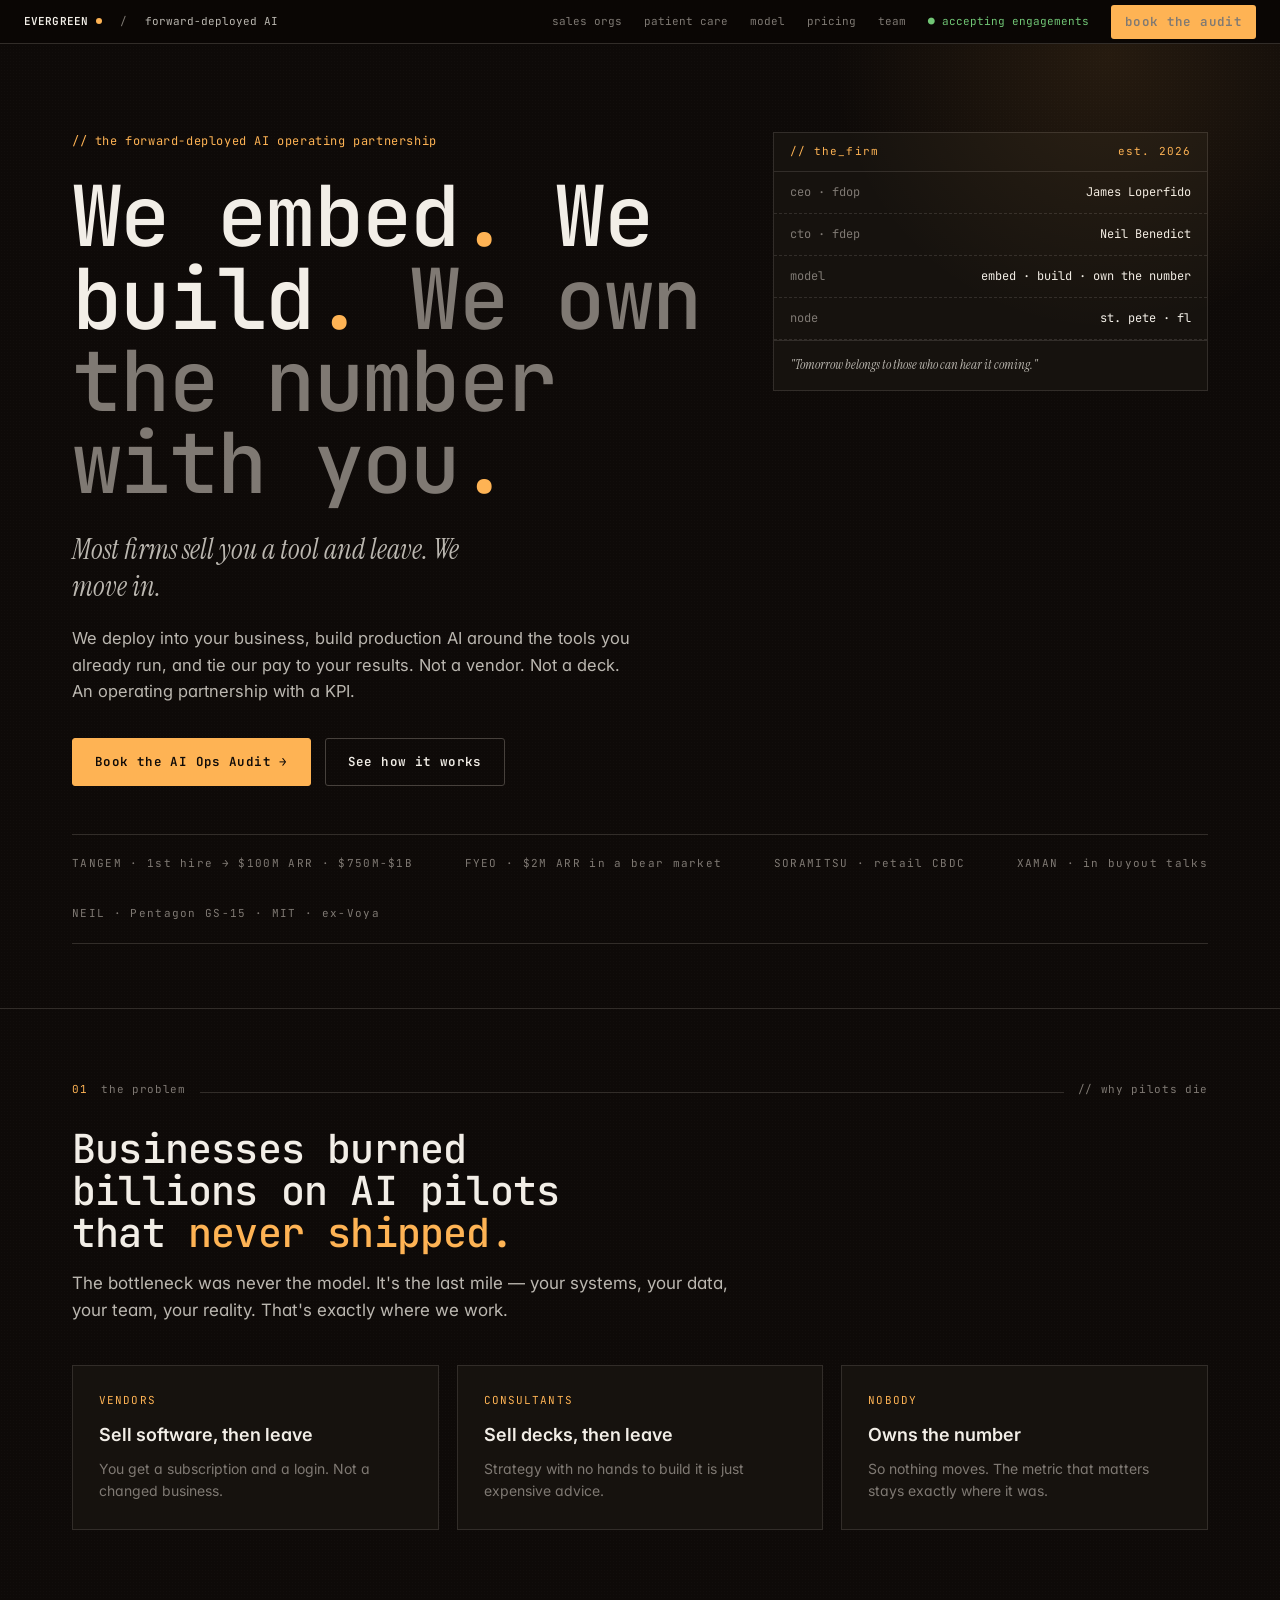
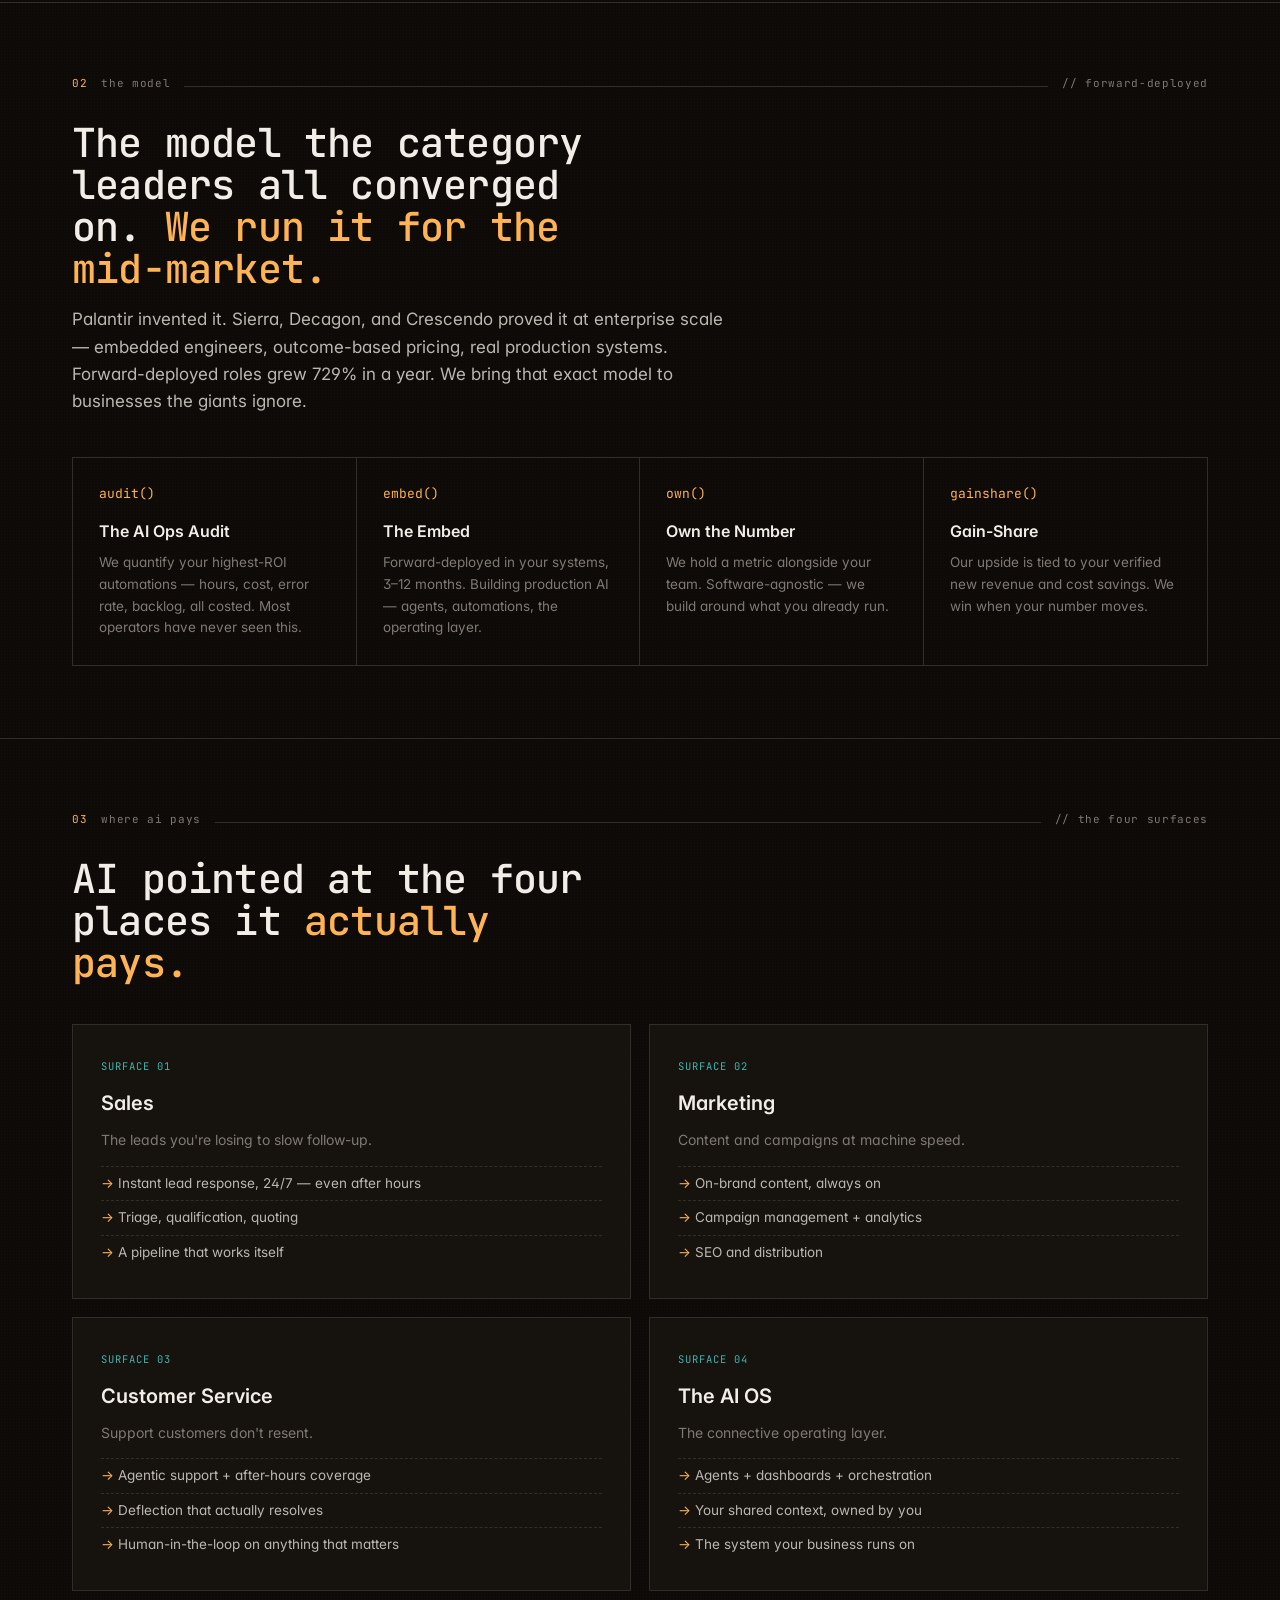
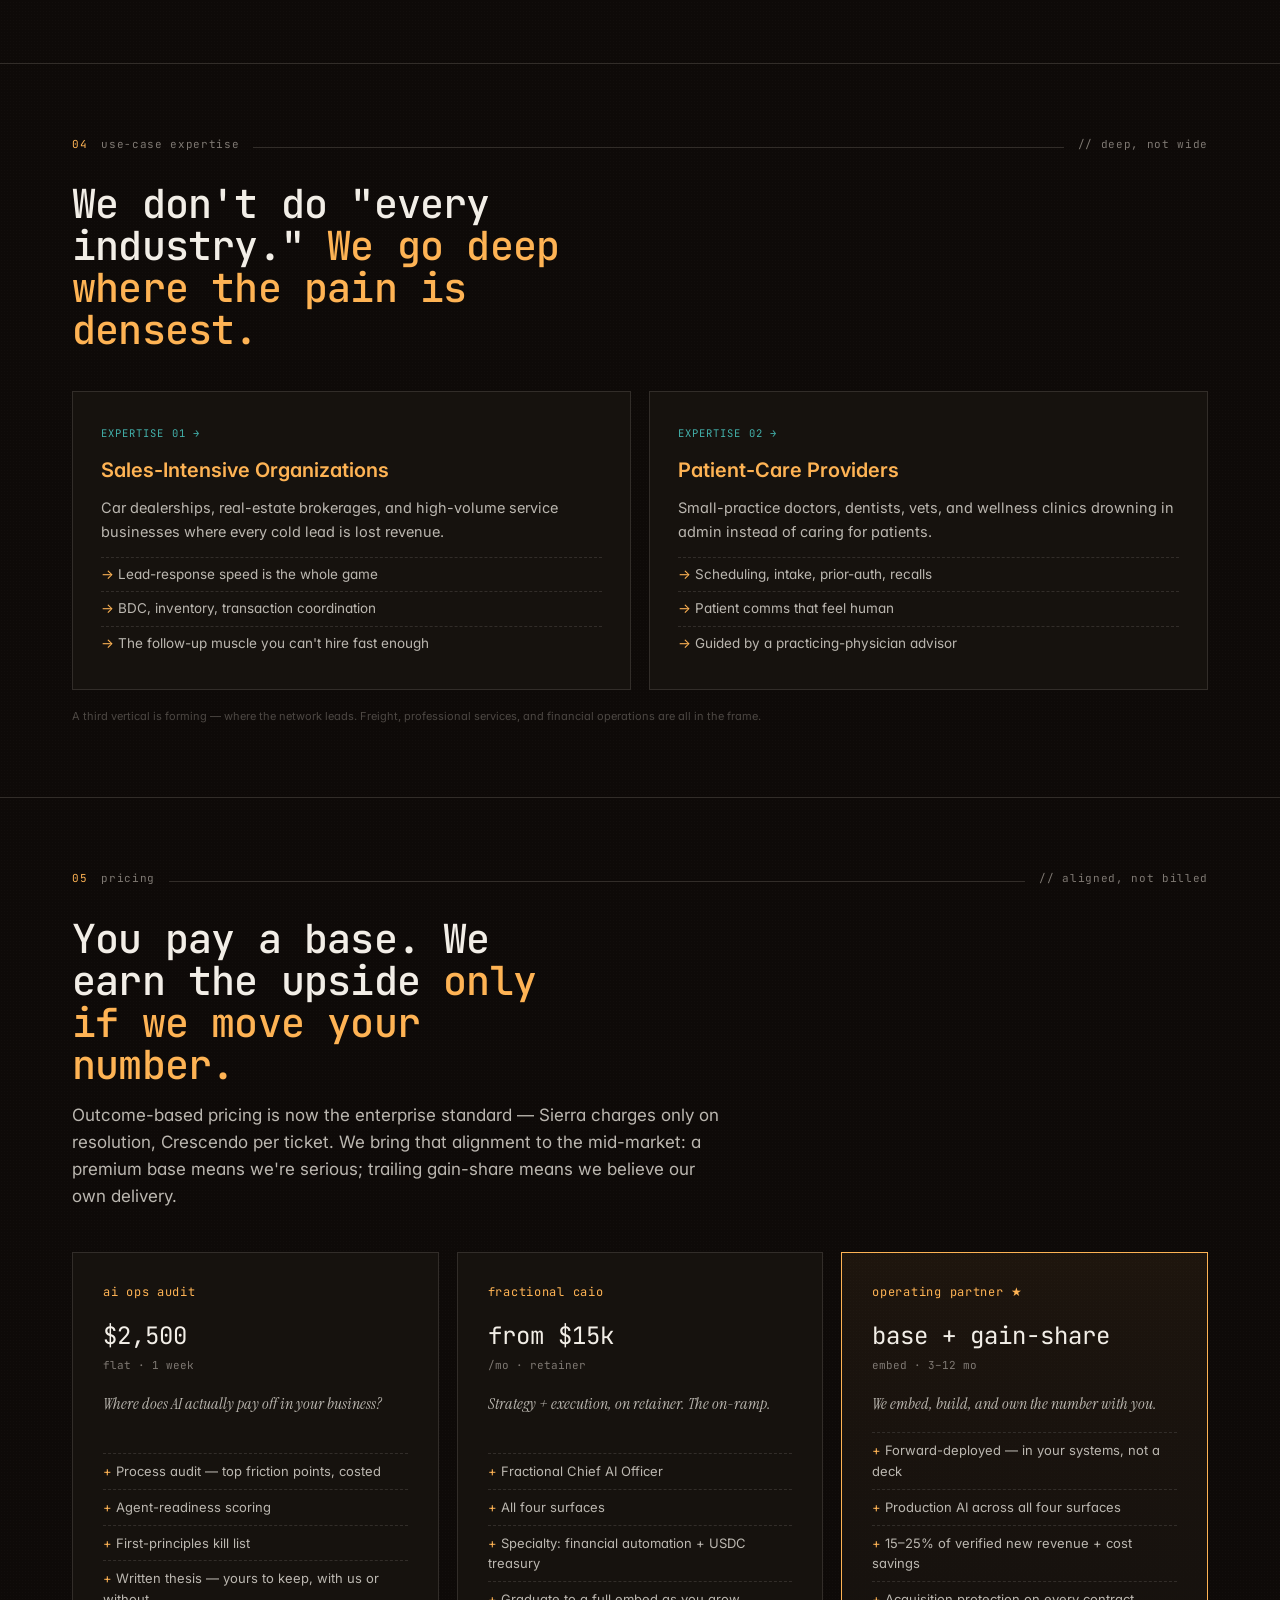
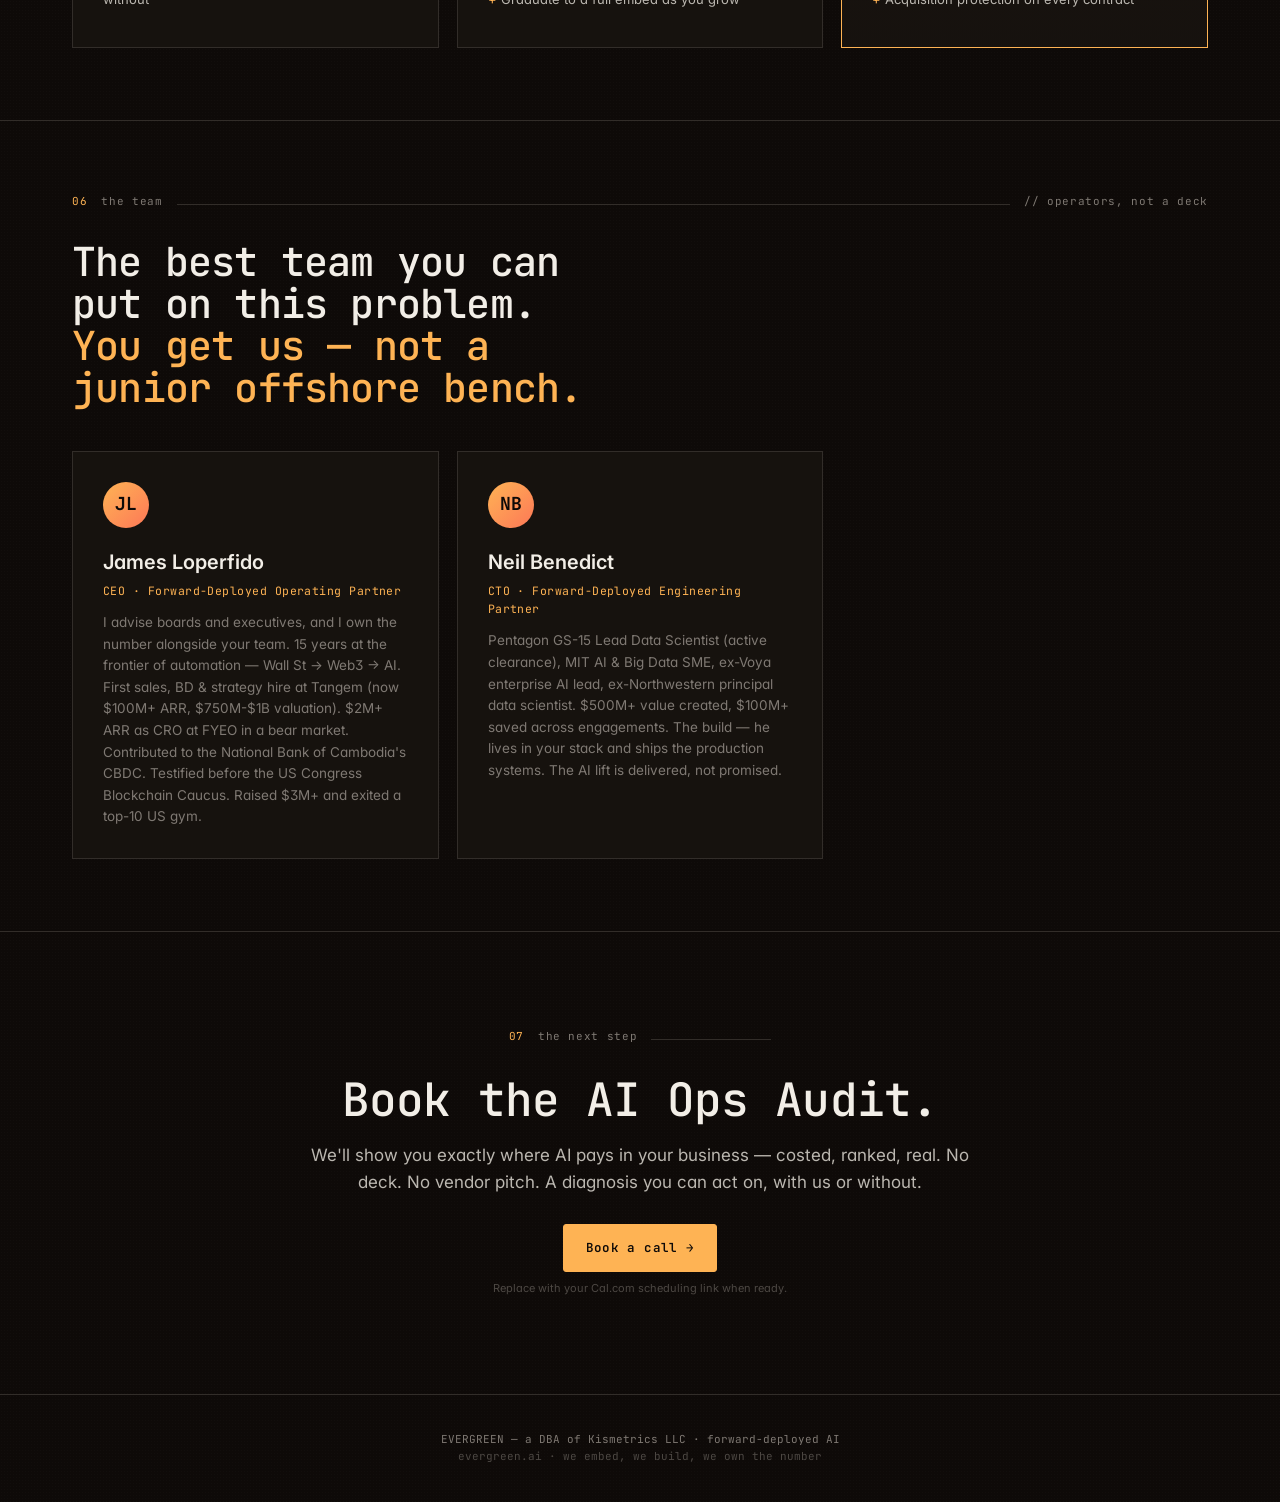
==== index.html @ 1e51571c "init: Evergreen forward-deployed AI site (forked from autonomist-public) Brand swap: AUTONOMIST → EV" ====
<!DOCTYPE html>
<html lang="en">
<head>
<meta charset="UTF-8" />
<meta name="viewport" content="width=device-width, initial-scale=1.0" />
<title>Evergreen — Forward-Deployed AI. We embed, build, and own the number.</title>
<meta name="description" content="The forward-deployed AI operating partnership. We move into your business, build production AI around your existing tools, and tie our pay to your results." />
<link rel="preconnect" href="https://fonts.googleapis.com">
<link rel="preconnect" href="https://fonts.gstatic.com" crossorigin>
<link href="https://fonts.googleapis.com/css2?family=JetBrains+Mono:wght@300;400;500;600;700&family=Inter:wght@300;400;500;600;700&family=Instrument+Serif:ital@0;1&display=swap" rel="stylesheet">
<link rel="stylesheet" href="style.css">
</head>
<body>

<div class="topbar">
  <span class="brand">EVERGREEN</span>
  <span class="dot">/</span>
  <span class="meta">forward-deployed AI</span>
  <div class="right">
    <a href="sales-orgs.html">sales orgs</a>
    <a href="patient-care.html">patient care</a>
    <a href="#how">model</a>
    <a href="#pricing">pricing</a>
    <a href="team.html">team</a>
    <span class="live">● accepting engagements</span>
    <a class="cta btn" href="#book" style="padding:7px 14px">book the audit</a>
  </div>
</div>

<header class="hero">
  <div class="wrap hero-grid">
    <div>
      <div class="kicker">// the forward-deployed AI operating partnership</div>
      <h1>We embed<span class="period">.</span> We build<span class="period">.</span> <span class="dim">We own the number with you</span><span class="period">.</span></h1>
      <p class="lede">Most firms sell you a tool and leave. We move in.</p>
      <p class="sub">We deploy into your business, build production AI around the tools you already run, and tie our pay to your results. Not a vendor. Not a deck. An operating partnership with a KPI.</p>
      <div class="cta-row">
        <a class="btn" href="#book">Book the AI Ops Audit →</a>
        <a class="btn ghost" href="#how">See how it works</a>
      </div>
    </div>
    <div class="term">
      <div class="head"><span>// the_firm</span><span>est. 2026</span></div>
      <div class="row"><span class="k">ceo · fdop</span><span class="v">James Loperfido</span></div>
      <div class="row"><span class="k">cto · fdep</span><span class="v">Neil Benedict</span></div>
      <div class="row"><span class="k">model</span><span class="v">embed · build · own the number</span></div>
      <div class="row"><span class="k">node</span><span class="v">st. pete · fl</span></div>
      <div class="quote">"Tomorrow belongs to those who can hear it coming."</div>
    </div>
  </div>
  <div class="wrap"><div class="proof">
    <span>TANGEM · 1st hire → $100M ARR · $750M-$1B</span><span>FYEO · $2M ARR in a bear market</span><span>SORAMITSU · retail CBDC</span><span>XAMAN · in buyout talks</span><span>NEIL · Pentagon GS-15 · MIT · ex-Voya</span>
  </div></div>
</header>

<section id="problem">
  <div class="wrap">
    <div class="slabel"><span class="idx">01</span> the problem <span class="ln"></span> // why pilots die</div>
    <h2>Businesses burned billions on AI pilots that <span class="a">never shipped.</span></h2>
    <p class="sec-lede">The bottleneck was never the model. It's the last mile — your systems, your data, your team, your reality. That's exactly where we work.</p>
    <div class="cards3">
      <div class="card"><div class="n">VENDORS</div><h3>Sell software, then leave</h3><p>You get a subscription and a login. Not a changed business.</p></div>
      <div class="card"><div class="n">CONSULTANTS</div><h3>Sell decks, then leave</h3><p>Strategy with no hands to build it is just expensive advice.</p></div>
      <div class="card"><div class="n">NOBODY</div><h3>Owns the number</h3><p>So nothing moves. The metric that matters stays exactly where it was.</p></div>
    </div>
  </div>
</section>

<section id="how">
  <div class="wrap">
    <div class="slabel"><span class="idx">02</span> the model <span class="ln"></span> // forward-deployed</div>
    <h2>The model the category leaders all converged on. <span class="a">We run it for the mid-market.</span></h2>
    <p class="sec-lede">Palantir invented it. Sierra, Decagon, and Crescendo proved it at enterprise scale — embedded engineers, outcome-based pricing, real production systems. Forward-deployed roles grew 729% in a year. We bring that exact model to businesses the giants ignore.</p>
    <div class="loop">
      <div class="step"><div class="cmd">audit()</div><h3>The AI Ops Audit</h3><p>We quantify your highest-ROI automations — hours, cost, error rate, backlog, all costed. Most operators have never seen this.</p></div>
      <div class="step"><div class="cmd">embed()</div><h3>The Embed</h3><p>Forward-deployed in your systems, 3–12 months. Building production AI — agents, automations, the operating layer.</p></div>
      <div class="step"><div class="cmd">own()</div><h3>Own the Number</h3><p>We hold a metric alongside your team. Software-agnostic — we build around what you already run.</p></div>
      <div class="step"><div class="cmd">gainshare()</div><h3>Gain-Share</h3><p>Our upside is tied to your verified new revenue and cost savings. We win when your number moves.</p></div>
    </div>
  </div>
</section>

<section id="surfaces">
  <div class="wrap">
    <div class="slabel"><span class="idx">03</span> where ai pays <span class="ln"></span> // the four surfaces</div>
    <h2>AI pointed at the four places it <span class="a">actually pays.</span></h2>
    <div class="uc-grid">
      <div class="uc"><span class="tag">surface 01</span><h3>Sales</h3><p style="color:var(--fg-3);font-size:14px">The leads you're losing to slow follow-up.</p><ul><li>Instant lead response, 24/7 — even after hours</li><li>Triage, qualification, quoting</li><li>A pipeline that works itself</li></ul></div>
      <div class="uc"><span class="tag">surface 02</span><h3>Marketing</h3><p style="color:var(--fg-3);font-size:14px">Content and campaigns at machine speed.</p><ul><li>On-brand content, always on</li><li>Campaign management + analytics</li><li>SEO and distribution</li></ul></div>
      <div class="uc"><span class="tag">surface 03</span><h3>Customer Service</h3><p style="color:var(--fg-3);font-size:14px">Support customers don't resent.</p><ul><li>Agentic support + after-hours coverage</li><li>Deflection that actually resolves</li><li>Human-in-the-loop on anything that matters</li></ul></div>
      <div class="uc"><span class="tag">surface 04</span><h3>The AI OS</h3><p style="color:var(--fg-3);font-size:14px">The connective operating layer.</p><ul><li>Agents + dashboards + orchestration</li><li>Your shared context, owned by you</li><li>The system your business runs on</li></ul></div>
    </div>
  </div>
</section>

<section id="verticals">
  <div class="wrap">
    <div class="slabel"><span class="idx">04</span> use-case expertise <span class="ln"></span> // deep, not wide</div>
    <h2>We don't do "every industry." <span class="a">We go deep where the pain is densest.</span></h2>
    <div class="uc-grid">
      <a class="uc" href="sales-orgs.html" style="display:block">
        <span class="tag">expertise 01 →</span><h3>Sales-Intensive Organizations</h3>
        <p style="color:var(--fg-2);font-size:14.5px">Car dealerships, real-estate brokerages, and high-volume service businesses where every cold lead is lost revenue.</p>
        <ul><li>Lead-response speed is the whole game</li><li>BDC, inventory, transaction coordination</li><li>The follow-up muscle you can't hire fast enough</li></ul>
      </a>
      <a class="uc" href="patient-care.html" style="display:block">
        <span class="tag">expertise 02 →</span><h3>Patient-Care Providers</h3>
        <p style="color:var(--fg-2);font-size:14.5px">Small-practice doctors, dentists, vets, and wellness clinics drowning in admin instead of caring for patients.</p>
        <ul><li>Scheduling, intake, prior-auth, recalls</li><li>Patient comms that feel human</li><li>Guided by a practicing-physician advisor</li></ul>
      </a>
    </div>
    <p class="qn" style="margin-top:18px">A third vertical is forming — where the network leads. Freight, professional services, and financial operations are all in the frame.</p>
  </div>
</section>

<section id="pricing">
  <div class="wrap">
    <div class="slabel"><span class="idx">05</span> pricing <span class="ln"></span> // aligned, not billed</div>
    <h2>You pay a base. We earn the upside <span class="a">only if we move your number.</span></h2>
    <p class="sec-lede">Outcome-based pricing is now the enterprise standard — Sierra charges only on resolution, Crescendo per ticket. We bring that alignment to the mid-market: a premium base means we're serious; trailing gain-share means we believe our own delivery.</p>
    <div class="price3">
      <div class="tier">
        <div class="nm">ai ops audit</div><div class="pr">$2,500</div><div class="cad">flat · 1 week</div>
        <div class="hook">Where does AI actually pay off in your business?</div>
        <ul><li>Process audit — top friction points, costed</li><li>Agent-readiness scoring</li><li>First-principles kill list</li><li>Written thesis — yours to keep, with us or without</li></ul>
      </div>
      <div class="tier">
        <div class="nm">fractional CAIO</div><div class="pr">from $15k</div><div class="cad">/mo · retainer</div>
        <div class="hook">Strategy + execution, on retainer. The on-ramp.</div>
        <ul><li>Fractional Chief AI Officer</li><li>All four surfaces</li><li>Specialty: financial automation + USDC treasury</li><li>Graduate to a full embed as you grow</li></ul>
      </div>
      <div class="tier feat">
        <div class="nm">operating partner ★</div><div class="pr">base + gain-share</div><div class="cad">embed · 3–12 mo</div>
        <div class="hook">We embed, build, and own the number with you.</div>
        <ul><li>Forward-deployed — in your systems, not a deck</li><li>Production AI across all four surfaces</li><li>15–25% of verified new revenue + cost savings</li><li>Acquisition protection on every contract</li></ul>
      </div>
    </div>
  </div>
</section>

<section id="team">
  <div class="wrap">
    <div class="slabel"><span class="idx">06</span> the team <span class="ln"></span> // operators, not a deck</div>
    <h2>The best team you can put on this problem. <span class="a">You get us — not a junior offshore bench.</span></h2>
    <div class="team">
      <div class="member"><div class="av">JL</div><h3>James Loperfido</h3><div class="role">CEO · Forward-Deployed Operating Partner</div><p>I advise boards and executives, and I own the number alongside your team. 15 years at the frontier of automation — Wall St → Web3 → AI. First sales, BD &amp; strategy hire at Tangem (now $100M+ ARR, $750M-$1B valuation). $2M+ ARR as CRO at FYEO in a bear market. Contributed to the National Bank of Cambodia's CBDC. Testified before the US Congress Blockchain Caucus. Raised $3M+ and exited a top-10 US gym.</p></div>
      <div class="member"><div class="av">NB</div><h3>Neil Benedict</h3><div class="role">CTO · Forward-Deployed Engineering Partner</div><p>Pentagon GS-15 Lead Data Scientist (active clearance), MIT AI &amp; Big Data SME, ex-Voya enterprise AI lead, ex-Northwestern principal data scientist. $500M+ value created, $100M+ saved across engagements. The build — he lives in your stack and ships the production systems. The AI lift is delivered, not promised.</p></div>
    </div>
  </div>
</section>

<section class="close" id="book">
  <div class="wrap">
    <div class="slabel" style="justify-content:center"><span class="idx">07</span> the next step <span class="ln" style="max-width:120px"></span></div>
    <h2 style="font-size:clamp(28px,4.5vw,46px)">Book the AI Ops Audit.</h2>
    <p class="sec-lede">We'll show you exactly where AI pays in your business — costed, ranked, real. No deck. No vendor pitch. A diagnosis you can act on, with us or without.</p>
    <a class="btn" href="mailto:james@kismetrics.co?subject=AI%20Ops%20Audit%20-%20Evergreen">Book a call →</a>
    <div class="qn">Replace with your Cal.com scheduling link when ready.</div>
  </div>
</section>

<footer>
  <div class="wrap">
    EVERGREEN — a DBA of Kismetrics LLC · forward-deployed AI<br>
    <span class="qn">evergreen.ai · we embed, we build, we own the number</span>
  </div>
</footer>

</body>
</html>
---- style.css ----
:root{
  --bg: oklch(0.15 0.008 60);
  --bg-2: oklch(0.185 0.01 60);
  --bg-3: oklch(0.22 0.012 60);
  --line: oklch(0.30 0.01 60);
  --line-2: oklch(0.38 0.012 60);
  --fg: oklch(0.95 0.01 80);
  --fg-2: oklch(0.78 0.01 80);
  --fg-3: oklch(0.58 0.012 70);
  --accent: oklch(0.82 0.14 70);    /* amber */
  --accent-deep: oklch(0.72 0.15 60);
  --accent-2: oklch(0.72 0.17 35);  /* coral */
  --teal: oklch(0.70 0.10 190);
  --good: oklch(0.75 0.14 145);
  --mono:'JetBrains Mono',ui-monospace,monospace;
  --sans:'Inter',system-ui,sans-serif;
  --serif:'Instrument Serif',serif;
}
*{box-sizing:border-box;margin:0;padding:0}
html{scroll-behavior:smooth}
body{
  background:var(--bg);color:var(--fg);font-family:var(--sans);font-size:15px;line-height:1.6;
  font-feature-settings:'ss01','cv11';-webkit-font-smoothing:antialiased;
  background-image:radial-gradient(oklch(1 0 0 / 0.015) 1px,transparent 1px);background-size:3px 3px;
}
a{color:var(--accent);text-decoration:none}
.wrap{max-width:1200px;margin:0 auto;padding:0 32px}
/* TOPBAR */
.topbar{position:sticky;top:0;z-index:50;display:flex;align-items:center;gap:18px;height:44px;padding:0 24px;
  background:oklch(0.13 0.008 60 / 0.92);backdrop-filter:blur(14px);border-bottom:1px solid var(--line);
  font-family:var(--mono);font-size:11px;color:var(--fg-3)}
.topbar .brand{color:var(--fg);font-weight:600;letter-spacing:.01em}
.topbar .brand::after{content:'';display:inline-block;width:6px;height:6px;background:var(--accent);border-radius:50%;margin-left:8px;transform:translateY(-1px);animation:pulse 2s infinite}
@keyframes pulse{0%,100%{opacity:1}50%{opacity:.35}}
.topbar .meta{color:var(--fg-2)}
.topbar .right{margin-left:auto;display:flex;gap:22px;align-items:center}
.topbar .right a{color:var(--fg-3);border:none}.topbar .right a:hover{color:var(--accent)}
.topbar .live{color:var(--good)}
@media(max-width:780px){.topbar .meta,.topbar .right a:not(.cta){display:none}}
/* HERO */
.hero{padding:88px 0 64px;border-bottom:1px solid var(--line);position:relative;overflow:hidden}
.hero::before{content:'';position:absolute;top:-30%;right:-10%;width:600px;height:600px;border-radius:50%;
  background:radial-gradient(circle,oklch(0.82 0.14 70 / .10),transparent 65%);pointer-events:none}
.kicker{font-family:var(--mono);font-size:12px;color:var(--accent);letter-spacing:.05em;margin-bottom:24px}
.hero h1{font-family:var(--mono);font-weight:500;font-size:clamp(40px,7.4vw,84px);line-height:.98;letter-spacing:-.02em;max-width:15ch}
.hero h1 .period{color:var(--accent)}
.hero h1 .dim{color:var(--fg-3)}
.hero .lede{font-family:var(--serif);font-style:italic;font-size:clamp(20px,2.6vw,28px);color:var(--fg-2);max-width:30ch;margin-top:28px;line-height:1.3}
.hero .sub{color:var(--fg-2);max-width:56ch;margin-top:20px;font-size:16.5px}
.cta-row{display:flex;gap:14px;margin-top:34px;flex-wrap:wrap}
.btn{font-family:var(--mono);font-size:12.5px;letter-spacing:.03em;padding:13px 22px;border-radius:3px;
  background:var(--accent);color:var(--bg);border:1px solid var(--accent);font-weight:600;transition:.15s;display:inline-flex;gap:8px;align-items:center}
.btn:hover{background:var(--accent-deep);border-color:var(--accent-deep);transform:translateY(-1px)}
.btn.ghost{background:transparent;color:var(--fg);border-color:var(--line-2)}
.btn.ghost:hover{border-color:var(--accent);color:var(--accent);background:oklch(0.82 0.14 70 / .06)}
.hero-grid{display:grid;grid-template-columns:1.5fr 1fr;gap:48px;align-items:start}
@media(max-width:880px){.hero-grid{grid-template-columns:1fr}}
/* terminal card */
.term{border:1px solid var(--line);background:var(--bg-2);font-family:var(--mono);font-size:12px;color:var(--fg-2)}
.term .head{padding:10px 16px;border-bottom:1px solid var(--line);color:var(--accent);font-size:11px;letter-spacing:.1em;display:flex;justify-content:space-between}
.term .row{display:flex;justify-content:space-between;padding:11px 16px;border-bottom:1px dashed var(--line)}
.term .row:last-child{border-bottom:none}
.term .k{color:var(--fg-3)}.term .v{color:var(--fg)}
.term .quote{padding:14px 16px;font-family:var(--serif);font-style:italic;color:var(--fg-2);font-size:13px;border-top:1px solid var(--line)}
/* SECTION LABEL */
.slabel{display:flex;align-items:baseline;gap:14px;font-family:var(--mono);font-size:11px;color:var(--fg-3);letter-spacing:.06em;margin:0 0 30px;text-transform:lowercase}
.slabel .idx{color:var(--accent)}
.slabel .ln{flex:1;height:1px;background:var(--line)}
section{padding:72px 0;border-bottom:1px solid var(--line)}
h2{font-family:var(--mono);font-weight:500;font-size:clamp(26px,3.6vw,40px);letter-spacing:-.02em;line-height:1.05;max-width:22ch}
h2 .a{color:var(--accent)}
.sec-lede{color:var(--fg-2);font-size:17px;max-width:60ch;margin-top:16px}
/* PROOF STRIP */
.proof{display:flex;gap:32px;flex-wrap:wrap;justify-content:space-between;padding:20px 0;border-top:1px solid var(--line);border-bottom:1px solid var(--line);
  font-family:var(--mono);font-size:11px;color:var(--fg-3);letter-spacing:.12em;margin-top:48px}
.proof span:hover{color:var(--accent)}
/* THE PROBLEM cards */
.cards3{display:grid;grid-template-columns:repeat(3,1fr);gap:18px;margin-top:40px}
@media(max-width:820px){.cards3{grid-template-columns:1fr}}
.card{border:1px solid var(--line);background:var(--bg-2);padding:26px;transition:.15s}
.card:hover{border-color:var(--line-2);background:var(--bg-3)}
.card .n{font-family:var(--mono);font-size:11px;color:var(--accent);letter-spacing:.1em}
.card h3{font-size:18px;margin:12px 0 8px;font-weight:600}
.card p{color:var(--fg-3);font-size:14px}
/* THE LOOP */
.loop{display:grid;grid-template-columns:repeat(4,1fr);gap:0;margin-top:42px;border:1px solid var(--line)}
@media(max-width:820px){.loop{grid-template-columns:1fr 1fr}}
@media(max-width:520px){.loop{grid-template-columns:1fr}}
.step{padding:26px;border-right:1px solid var(--line);position:relative}
.step:last-child{border-right:none}
.step .cmd{font-family:var(--mono);font-size:13px;color:var(--accent)}
.step h3{font-size:16px;margin:14px 0 8px;font-weight:600}
.step p{color:var(--fg-3);font-size:13.5px}
/* USE CASES (expertise, not verticals) */
.uc-grid{display:grid;grid-template-columns:repeat(2,1fr);gap:18px;margin-top:40px}
@media(max-width:820px){.uc-grid{grid-template-columns:1fr}}
.uc{border:1px solid var(--line);background:var(--bg-2);padding:28px}
.uc .tag{font-family:var(--mono);font-size:10.5px;color:var(--teal);letter-spacing:.1em;text-transform:uppercase}
.uc h3{font-size:20px;margin:10px 0 10px;font-weight:600}
.uc ul{list-style:none;margin-top:14px}
.uc li{font-size:13.5px;color:var(--fg-2);padding:6px 0;border-top:1px dashed var(--line)}
.uc li::before{content:'→ ';color:var(--accent)}
/* PRICING */
.price3{display:grid;grid-template-columns:repeat(3,1fr);gap:18px;margin-top:42px}
@media(max-width:820px){.price3{grid-template-columns:1fr}}
.tier{border:1px solid var(--line);background:var(--bg-2);padding:30px;display:flex;flex-direction:column}
.tier.feat{border-color:var(--accent);background:linear-gradient(180deg,oklch(0.82 0.14 70 / .07),var(--bg-2))}
.tier .nm{font-family:var(--mono);font-size:12px;color:var(--accent);letter-spacing:.06em;text-transform:lowercase}
.tier .pr{font-family:var(--mono);font-size:24px;margin:14px 0 2px;color:var(--fg)}
.tier .cad{font-family:var(--mono);font-size:11px;color:var(--fg-3)}
.tier .hook{font-family:var(--serif);font-style:italic;font-size:16px;color:var(--fg-2);margin:16px 0}
.tier ul{list-style:none;margin-top:auto}
.tier li{font-size:13px;color:var(--fg-2);padding:7px 0;border-top:1px dashed var(--line)}
.tier li::before{content:'+ ';color:var(--accent)}
/* TEAM */
.team{display:grid;grid-template-columns:repeat(3,1fr);gap:18px;margin-top:42px}
@media(max-width:820px){.team{grid-template-columns:1fr}}
.member{border:1px solid var(--line);background:var(--bg-2);padding:30px}
.member .av{width:46px;height:46px;border-radius:50%;background:linear-gradient(135deg,var(--accent),var(--accent-2));margin-bottom:18px;display:flex;align-items:center;justify-content:center;font-family:var(--mono);font-weight:700;color:var(--bg);font-size:18px}
.member h3{font-size:20px;font-weight:600}
.member .role{font-family:var(--mono);font-size:11.5px;color:var(--accent);letter-spacing:.04em;margin:4px 0 12px}
.member p{color:var(--fg-3);font-size:13.5px}
/* CLOSE */
.close{text-align:center;padding:96px 0}
.close h2{margin:0 auto 18px}
.close .sec-lede{margin:0 auto 28px}
footer{padding:36px 0;font-family:var(--mono);font-size:11px;color:var(--fg-3);text-align:center}
.qn{color:var(--fg-3);opacity:.55;font-size:11px;margin-top:8px}
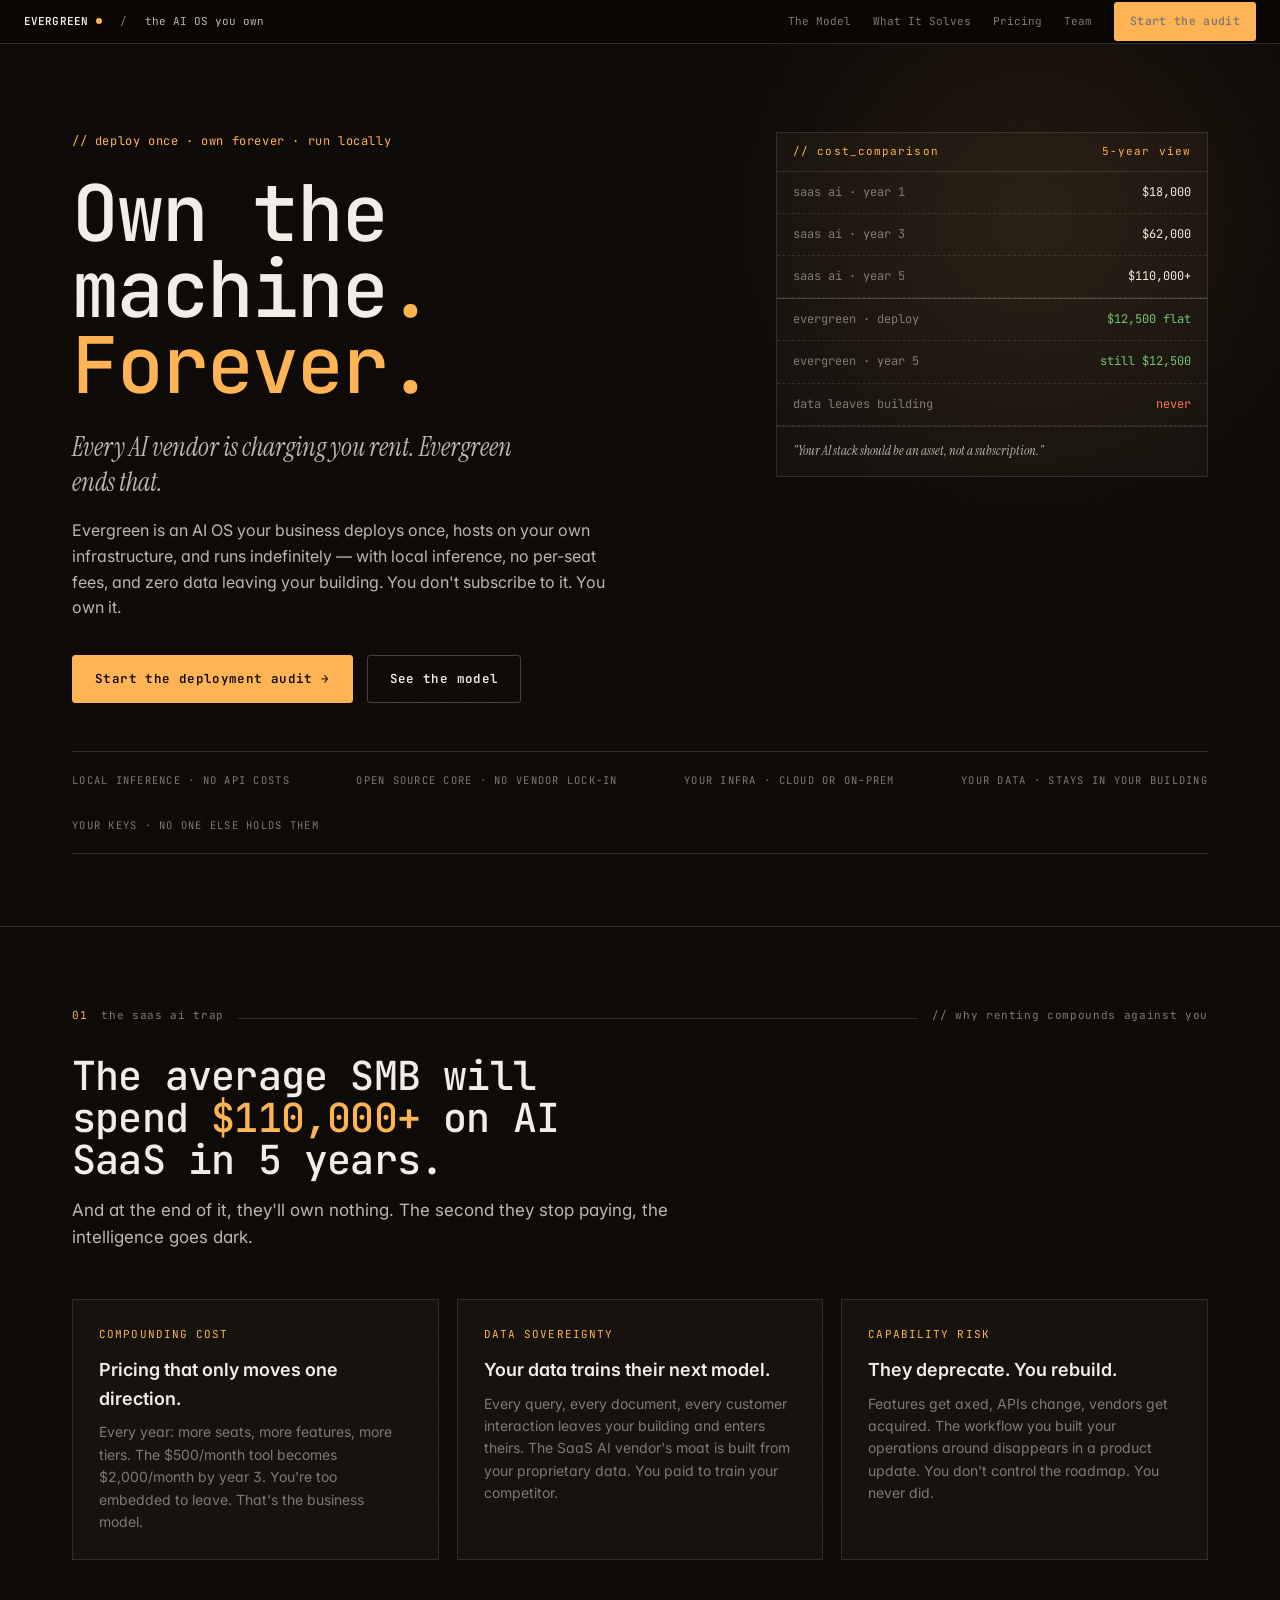
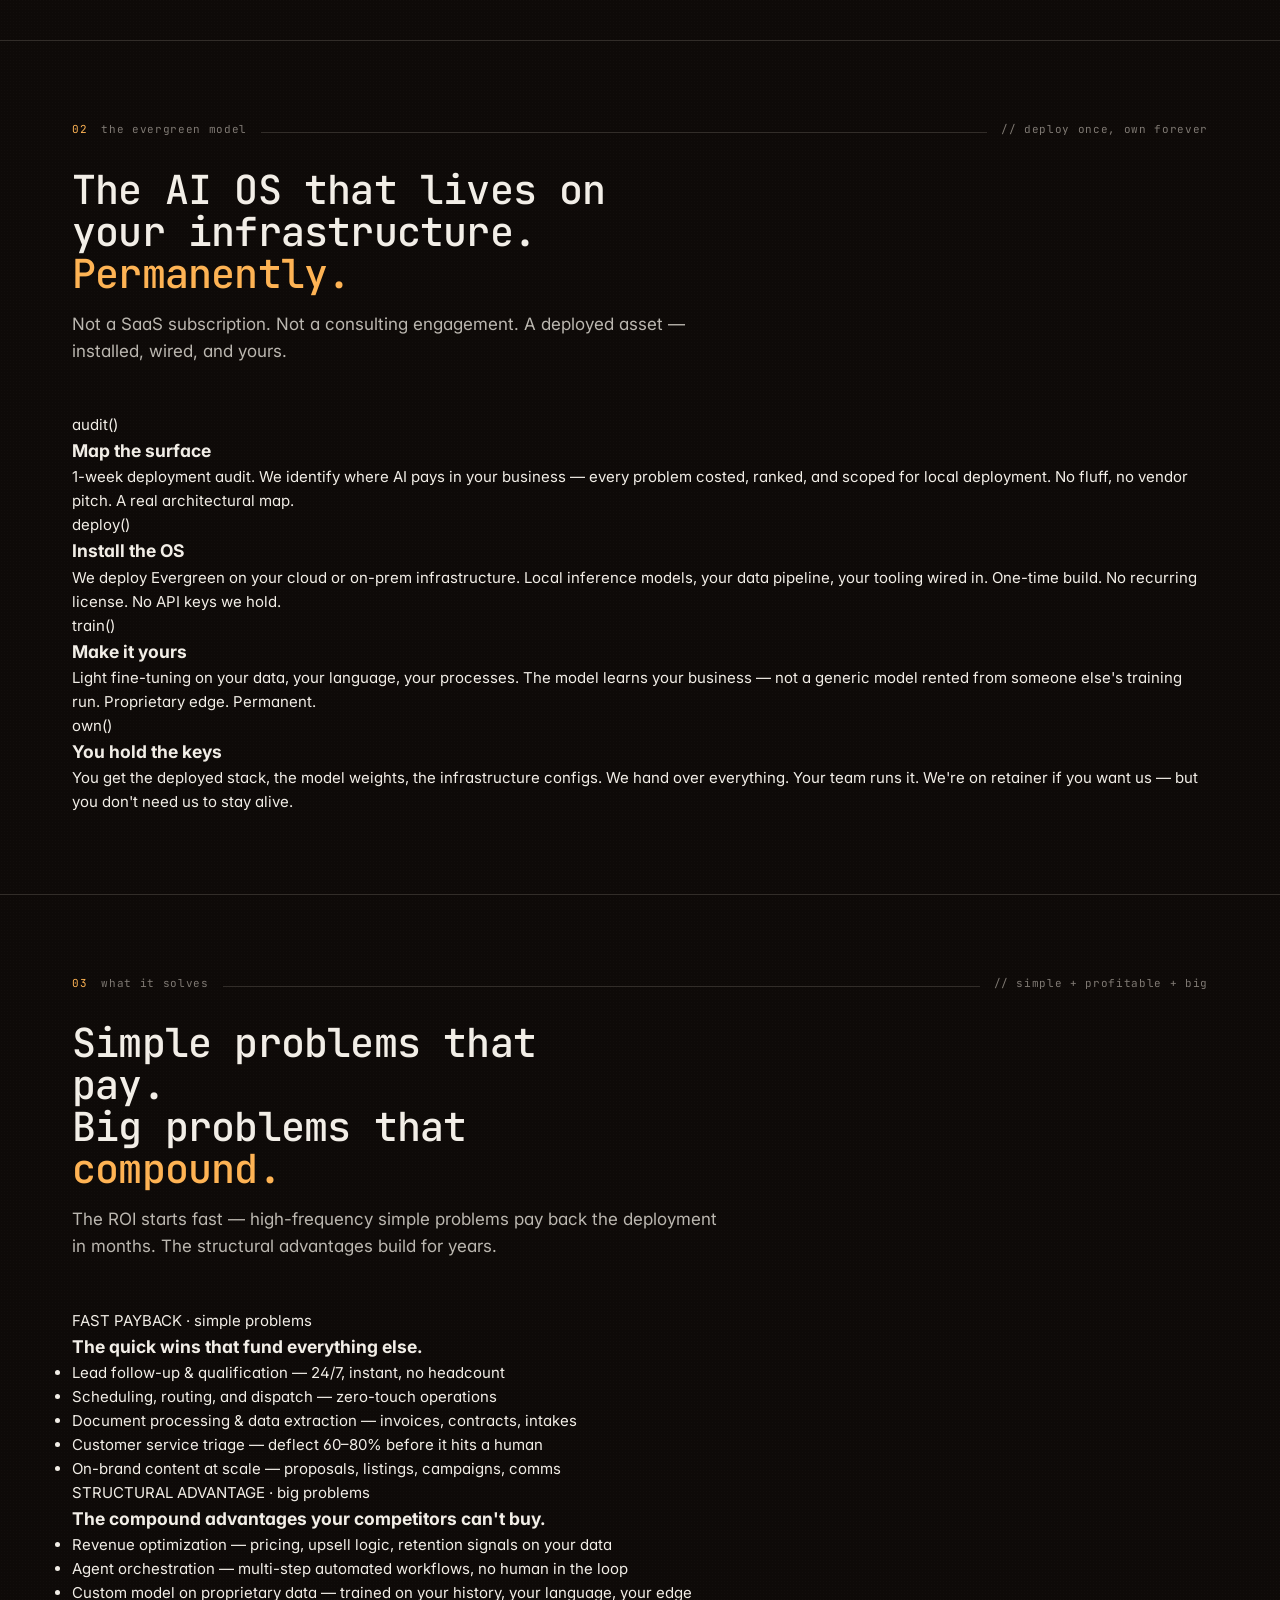
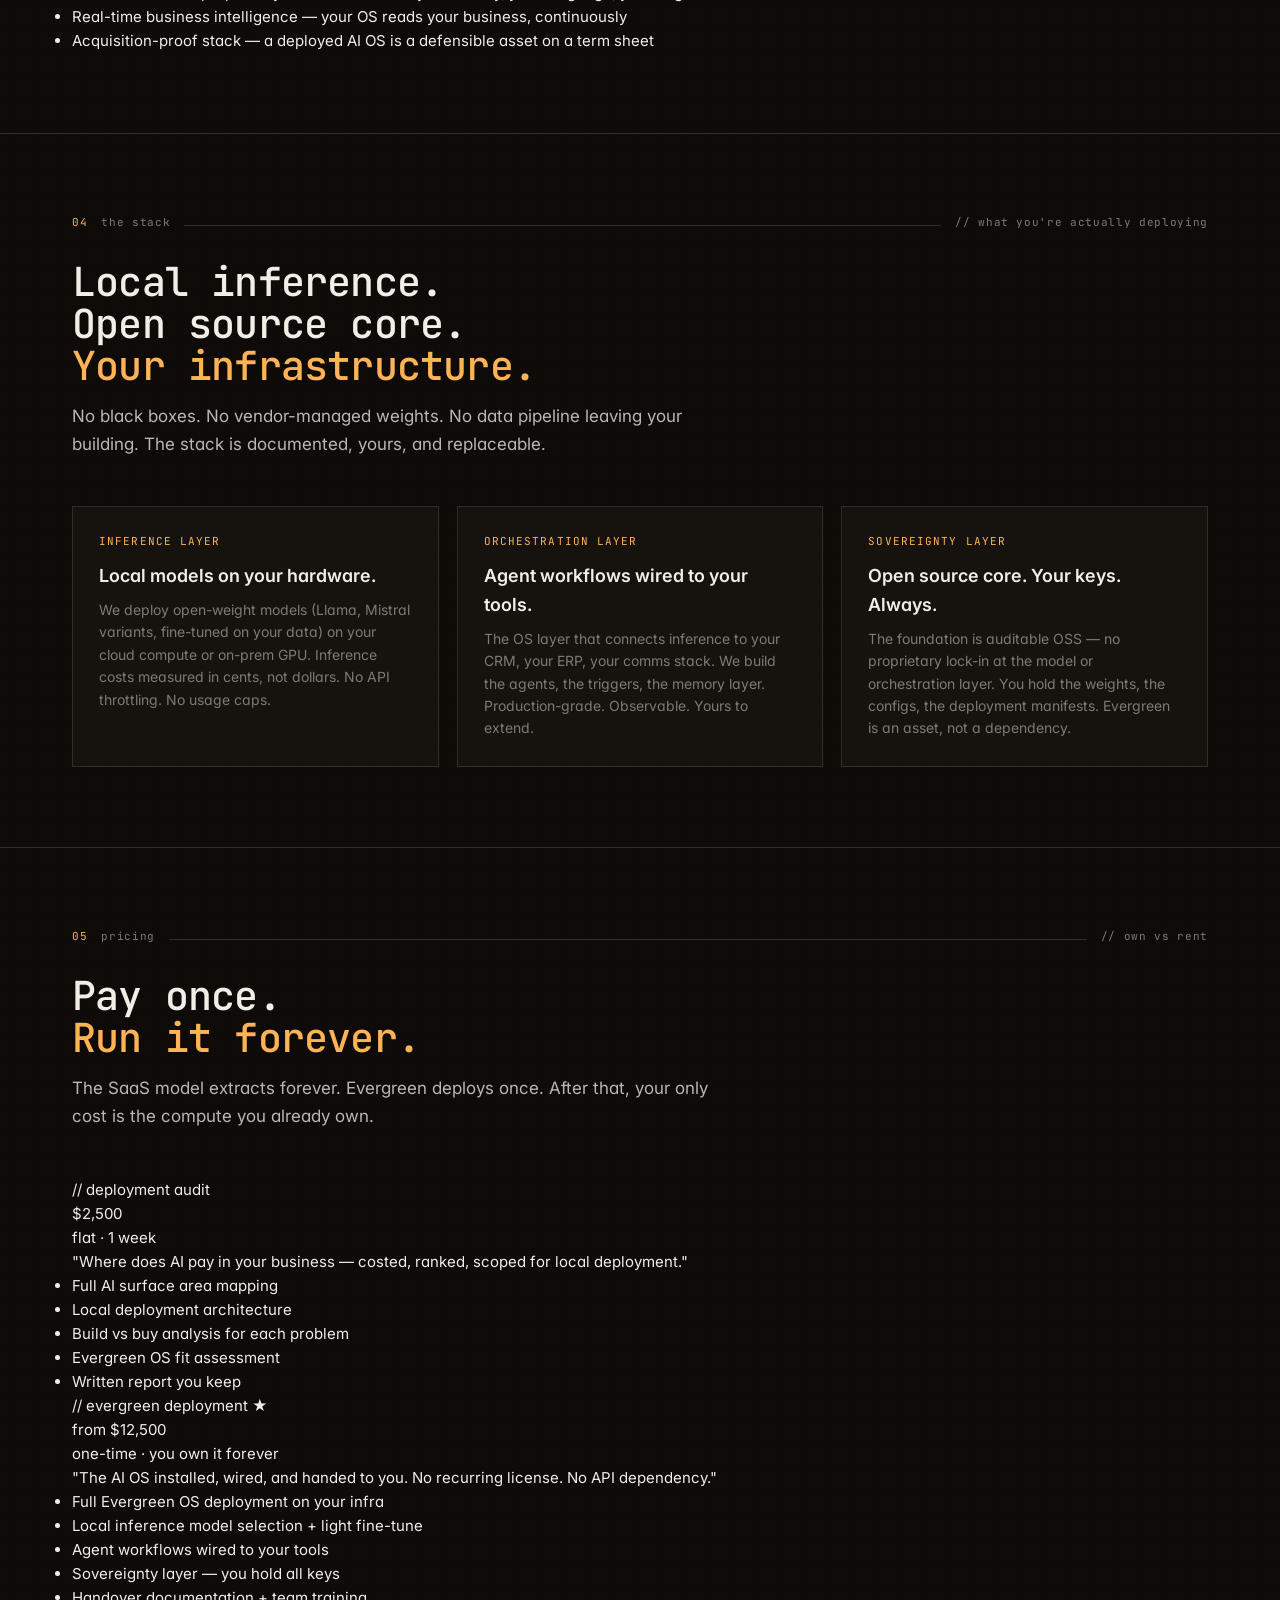
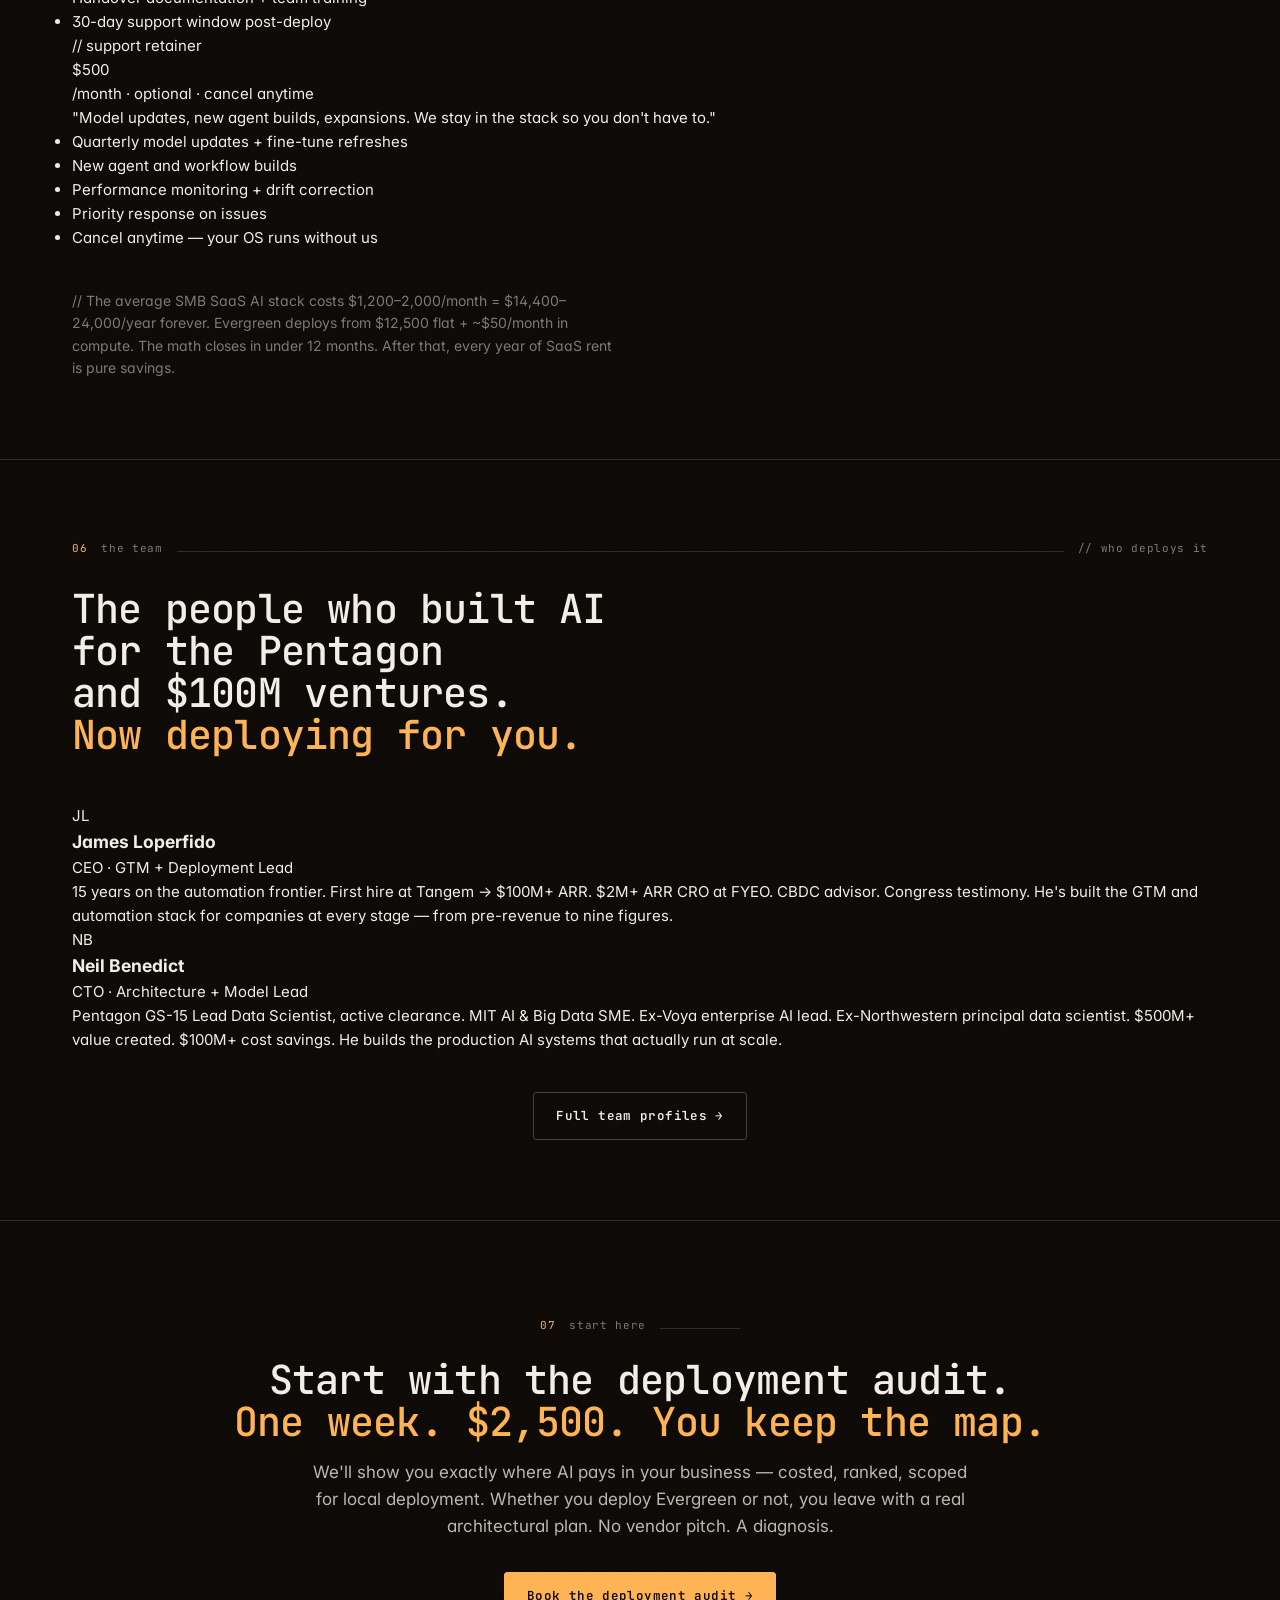
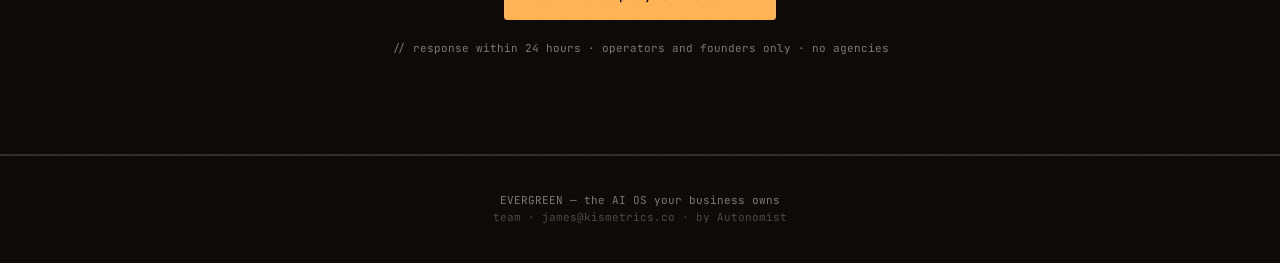
==== commit 571ffd9e: "rebuild: Evergreen as sovereign AI OS product (deploy once, own forever) Complete rewrite from consu" ====
--- a/index.html
+++ b/index.html
@@ -3,8 +3,8 @@
 <head>
 <meta charset="UTF-8" />
 <meta name="viewport" content="width=device-width, initial-scale=1.0" />
-<title>Evergreen — Forward-Deployed AI. We embed, build, and own the number.</title>
-<meta name="description" content="The forward-deployed AI operating partnership. We move into your business, build production AI around your existing tools, and tie our pay to your results." />
+<title>Evergreen — The AI OS Your Business Owns Forever</title>
+<meta name="description" content="Deploy once. Run forever. Own the inference. The AI OS built for businesses that refuse to rent their intelligence from someone else." />
 <link rel="preconnect" href="https://fonts.googleapis.com">
 <link rel="preconnect" href="https://fonts.gstatic.com" crossorigin>
 <link href="https://fonts.googleapis.com/css2?family=JetBrains+Mono:wght@300;400;500;600;700&family=Inter:wght@300;400;500;600;700&family=Instrument+Serif:ital@0;1&display=swap" rel="stylesheet">
@@ -15,154 +15,264 @@
 <div class="topbar">
   <span class="brand">EVERGREEN</span>
   <span class="dot">/</span>
-  <span class="meta">forward-deployed AI</span>
+  <span class="meta">the AI OS you own</span>
   <div class="right">
-    <a href="sales-orgs.html">sales orgs</a>
-    <a href="patient-care.html">patient care</a>
-    <a href="#how">model</a>
-    <a href="#pricing">pricing</a>
-    <a href="team.html">team</a>
-    <span class="live">● accepting engagements</span>
-    <a class="cta btn" href="#book" style="padding:7px 14px">book the audit</a>
+    <a href="#model">The Model</a>
+    <a href="#problems">What It Solves</a>
+    <a href="#pricing">Pricing</a>
+    <a href="team.html">Team</a>
+    <a class="btn sm cta" href="mailto:james@kismetrics.co?subject=Evergreen%20Deployment%20Audit">Start the audit</a>
   </div>
 </div>
 
 <header class="hero">
   <div class="wrap hero-grid">
     <div>
-      <div class="kicker">// the forward-deployed AI operating partnership</div>
-      <h1>We embed<span class="period">.</span> We build<span class="period">.</span> <span class="dim">We own the number with you</span><span class="period">.</span></h1>
-      <p class="lede">Most firms sell you a tool and leave. We move in.</p>
-      <p class="sub">We deploy into your business, build production AI around the tools you already run, and tie our pay to your results. Not a vendor. Not a deck. An operating partnership with a KPI.</p>
+      <div class="kicker">// deploy once · own forever · run locally</div>
+      <h1>Own the machine<span class="period">.</span><br><span class="a">Forever.</span></h1>
+      <p class="lede"><em>Every AI vendor is charging you rent. Evergreen ends that.</em></p>
+      <p class="sub">Evergreen is an AI OS your business deploys once, hosts on your own infrastructure, and runs indefinitely — with local inference, no per-seat fees, and zero data leaving your building. You don't subscribe to it. You own it.</p>
       <div class="cta-row">
-        <a class="btn" href="#book">Book the AI Ops Audit →</a>
-        <a class="btn ghost" href="#how">See how it works</a>
+        <a class="btn" href="mailto:james@kismetrics.co?subject=Evergreen%20Deployment%20Audit">Start the deployment audit →</a>
+        <a class="btn ghost" href="#model">See the model</a>
       </div>
     </div>
     <div class="term">
-      <div class="head"><span>// the_firm</span><span>est. 2026</span></div>
-      <div class="row"><span class="k">ceo · fdop</span><span class="v">James Loperfido</span></div>
-      <div class="row"><span class="k">cto · fdep</span><span class="v">Neil Benedict</span></div>
-      <div class="row"><span class="k">model</span><span class="v">embed · build · own the number</span></div>
-      <div class="row"><span class="k">node</span><span class="v">st. pete · fl</span></div>
-      <div class="quote">"Tomorrow belongs to those who can hear it coming."</div>
-    </div>
-  </div>
-  <div class="wrap"><div class="proof">
-    <span>TANGEM · 1st hire → $100M ARR · $750M-$1B</span><span>FYEO · $2M ARR in a bear market</span><span>SORAMITSU · retail CBDC</span><span>XAMAN · in buyout talks</span><span>NEIL · Pentagon GS-15 · MIT · ex-Voya</span>
-  </div></div>
+      <div class="head"><span>// cost_comparison</span><span>5-year view</span></div>
+      <div class="row"><span class="k">saas ai · year 1</span><span class="v">$18,000</span></div>
+      <div class="row"><span class="k">saas ai · year 3</span><span class="v">$62,000</span></div>
+      <div class="row"><span class="k">saas ai · year 5</span><span class="v">$110,000+</span></div>
+      <div class="row" style="border-top:1px solid var(--line-2)"><span class="k">evergreen · deploy</span><span class="v good">$12,500 flat</span></div>
+      <div class="row"><span class="k">evergreen · year 5</span><span class="v good">still $12,500</span></div>
+      <div class="row"><span class="k">data leaves building</span><span class="v" style="color:var(--accent-2)">never</span></div>
+      <div class="quote">"Your AI stack should be an asset, not a subscription." </div>
+    </div>
+  </div>
+  <div class="wrap">
+    <div class="proof">
+      <span>LOCAL INFERENCE · no API costs</span>
+      <span>OPEN SOURCE CORE · no vendor lock-in</span>
+      <span>YOUR INFRA · cloud or on-prem</span>
+      <span>YOUR DATA · stays in your building</span>
+      <span>YOUR KEYS · no one else holds them</span>
+    </div>
+  </div>
 </header>
 
-<section id="problem">
-  <div class="wrap">
-    <div class="slabel"><span class="idx">01</span> the problem <span class="ln"></span> // why pilots die</div>
-    <h2>Businesses burned billions on AI pilots that <span class="a">never shipped.</span></h2>
-    <p class="sec-lede">The bottleneck was never the model. It's the last mile — your systems, your data, your team, your reality. That's exactly where we work.</p>
-    <div class="cards3">
-      <div class="card"><div class="n">VENDORS</div><h3>Sell software, then leave</h3><p>You get a subscription and a login. Not a changed business.</p></div>
-      <div class="card"><div class="n">CONSULTANTS</div><h3>Sell decks, then leave</h3><p>Strategy with no hands to build it is just expensive advice.</p></div>
-      <div class="card"><div class="n">NOBODY</div><h3>Owns the number</h3><p>So nothing moves. The metric that matters stays exactly where it was.</p></div>
-    </div>
-  </div>
-</section>
-
-<section id="how">
-  <div class="wrap">
-    <div class="slabel"><span class="idx">02</span> the model <span class="ln"></span> // forward-deployed</div>
-    <h2>The model the category leaders all converged on. <span class="a">We run it for the mid-market.</span></h2>
-    <p class="sec-lede">Palantir invented it. Sierra, Decagon, and Crescendo proved it at enterprise scale — embedded engineers, outcome-based pricing, real production systems. Forward-deployed roles grew 729% in a year. We bring that exact model to businesses the giants ignore.</p>
-    <div class="loop">
-      <div class="step"><div class="cmd">audit()</div><h3>The AI Ops Audit</h3><p>We quantify your highest-ROI automations — hours, cost, error rate, backlog, all costed. Most operators have never seen this.</p></div>
-      <div class="step"><div class="cmd">embed()</div><h3>The Embed</h3><p>Forward-deployed in your systems, 3–12 months. Building production AI — agents, automations, the operating layer.</p></div>
-      <div class="step"><div class="cmd">own()</div><h3>Own the Number</h3><p>We hold a metric alongside your team. Software-agnostic — we build around what you already run.</p></div>
-      <div class="step"><div class="cmd">gainshare()</div><h3>Gain-Share</h3><p>Our upside is tied to your verified new revenue and cost savings. We win when your number moves.</p></div>
-    </div>
-  </div>
-</section>
-
-<section id="surfaces">
-  <div class="wrap">
-    <div class="slabel"><span class="idx">03</span> where ai pays <span class="ln"></span> // the four surfaces</div>
-    <h2>AI pointed at the four places it <span class="a">actually pays.</span></h2>
-    <div class="uc-grid">
-      <div class="uc"><span class="tag">surface 01</span><h3>Sales</h3><p style="color:var(--fg-3);font-size:14px">The leads you're losing to slow follow-up.</p><ul><li>Instant lead response, 24/7 — even after hours</li><li>Triage, qualification, quoting</li><li>A pipeline that works itself</li></ul></div>
-      <div class="uc"><span class="tag">surface 02</span><h3>Marketing</h3><p style="color:var(--fg-3);font-size:14px">Content and campaigns at machine speed.</p><ul><li>On-brand content, always on</li><li>Campaign management + analytics</li><li>SEO and distribution</li></ul></div>
-      <div class="uc"><span class="tag">surface 03</span><h3>Customer Service</h3><p style="color:var(--fg-3);font-size:14px">Support customers don't resent.</p><ul><li>Agentic support + after-hours coverage</li><li>Deflection that actually resolves</li><li>Human-in-the-loop on anything that matters</li></ul></div>
-      <div class="uc"><span class="tag">surface 04</span><h3>The AI OS</h3><p style="color:var(--fg-3);font-size:14px">The connective operating layer.</p><ul><li>Agents + dashboards + orchestration</li><li>Your shared context, owned by you</li><li>The system your business runs on</li></ul></div>
-    </div>
-  </div>
-</section>
-
-<section id="verticals">
-  <div class="wrap">
-    <div class="slabel"><span class="idx">04</span> use-case expertise <span class="ln"></span> // deep, not wide</div>
-    <h2>We don't do "every industry." <span class="a">We go deep where the pain is densest.</span></h2>
-    <div class="uc-grid">
-      <a class="uc" href="sales-orgs.html" style="display:block">
-        <span class="tag">expertise 01 →</span><h3>Sales-Intensive Organizations</h3>
-        <p style="color:var(--fg-2);font-size:14.5px">Car dealerships, real-estate brokerages, and high-volume service businesses where every cold lead is lost revenue.</p>
-        <ul><li>Lead-response speed is the whole game</li><li>BDC, inventory, transaction coordination</li><li>The follow-up muscle you can't hire fast enough</li></ul>
-      </a>
-      <a class="uc" href="patient-care.html" style="display:block">
-        <span class="tag">expertise 02 →</span><h3>Patient-Care Providers</h3>
-        <p style="color:var(--fg-2);font-size:14.5px">Small-practice doctors, dentists, vets, and wellness clinics drowning in admin instead of caring for patients.</p>
-        <ul><li>Scheduling, intake, prior-auth, recalls</li><li>Patient comms that feel human</li><li>Guided by a practicing-physician advisor</li></ul>
-      </a>
-    </div>
-    <p class="qn" style="margin-top:18px">A third vertical is forming — where the network leads. Freight, professional services, and financial operations are all in the frame.</p>
-  </div>
-</section>
-
+<!-- THE TRAP -->
+<section id="trap">
+  <div class="wrap">
+    <div class="slabel"><span class="idx">01</span> the saas ai trap <span class="ln"></span> // why renting compounds against you</div>
+    <h2>The average SMB will spend <span class="a">$110,000+</span> on AI SaaS in 5 years.</h2>
+    <p class="sec-lede">And at the end of it, they'll own nothing. The second they stop paying, the intelligence goes dark.</p>
+    <div class="cards3" style="margin-top:48px">
+      <div class="card">
+        <div class="n">COMPOUNDING COST</div>
+        <h3>Pricing that only moves one direction.</h3>
+        <p>Every year: more seats, more features, more tiers. The $500/month tool becomes $2,000/month by year 3. You're too embedded to leave. That's the business model.</p>
+      </div>
+      <div class="card">
+        <div class="n">DATA SOVEREIGNTY</div>
+        <h3>Your data trains their next model.</h3>
+        <p>Every query, every document, every customer interaction leaves your building and enters theirs. The SaaS AI vendor's moat is built from your proprietary data. You paid to train your competitor.</p>
+      </div>
+      <div class="card">
+        <div class="n">CAPABILITY RISK</div>
+        <h3>They deprecate. You rebuild.</h3>
+        <p>Features get axed, APIs change, vendors get acquired. The workflow you built your operations around disappears in a product update. You don't control the roadmap. You never did.</p>
+      </div>
+    </div>
+  </div>
+</section>
+
+<!-- THE MODEL -->
+<section id="model">
+  <div class="wrap">
+    <div class="slabel"><span class="idx">02</span> the evergreen model <span class="ln"></span> // deploy once, own forever</div>
+    <h2>The AI OS that lives on your infrastructure.<br><span class="a">Permanently.</span></h2>
+    <p class="sec-lede">Not a SaaS subscription. Not a consulting engagement. A deployed asset — installed, wired, and yours.</p>
+    <div class="loop" style="margin-top:48px">
+      <div class="step">
+        <div class="cmd">audit()</div>
+        <h3>Map the surface</h3>
+        <p>1-week deployment audit. We identify where AI pays in your business — every problem costed, ranked, and scoped for local deployment. No fluff, no vendor pitch. A real architectural map.</p>
+      </div>
+      <div class="step">
+        <div class="cmd">deploy()</div>
+        <h3>Install the OS</h3>
+        <p>We deploy Evergreen on your cloud or on-prem infrastructure. Local inference models, your data pipeline, your tooling wired in. One-time build. No recurring license. No API keys we hold.</p>
+      </div>
+      <div class="step">
+        <div class="cmd">train()</div>
+        <h3>Make it yours</h3>
+        <p>Light fine-tuning on your data, your language, your processes. The model learns your business — not a generic model rented from someone else's training run. Proprietary edge. Permanent.</p>
+      </div>
+      <div class="step">
+        <div class="cmd">own()</div>
+        <h3>You hold the keys</h3>
+        <p>You get the deployed stack, the model weights, the infrastructure configs. We hand over everything. Your team runs it. We're on retainer if you want us — but you don't need us to stay alive.</p>
+      </div>
+    </div>
+  </div>
+</section>
+
+<!-- WHAT IT SOLVES -->
+<section id="problems">
+  <div class="wrap">
+    <div class="slabel"><span class="idx">03</span> what it solves <span class="ln"></span> // simple + profitable + big</div>
+    <h2>Simple problems that pay.<br>Big problems that <span class="a">compound.</span></h2>
+    <p class="sec-lede">The ROI starts fast — high-frequency simple problems pay back the deployment in months. The structural advantages build for years.</p>
+    <div class="uc-grid" style="margin-top:48px">
+      <div class="uc">
+        <div class="tag">FAST PAYBACK · simple problems</div>
+        <h3>The quick wins that fund everything else.</h3>
+        <ul>
+          <li>Lead follow-up &amp; qualification — 24/7, instant, no headcount</li>
+          <li>Scheduling, routing, and dispatch — zero-touch operations</li>
+          <li>Document processing &amp; data extraction — invoices, contracts, intakes</li>
+          <li>Customer service triage — deflect 60–80% before it hits a human</li>
+          <li>On-brand content at scale — proposals, listings, campaigns, comms</li>
+        </ul>
+      </div>
+      <div class="uc">
+        <div class="tag">STRUCTURAL ADVANTAGE · big problems</div>
+        <h3>The compound advantages your competitors can't buy.</h3>
+        <ul>
+          <li>Revenue optimization — pricing, upsell logic, retention signals on your data</li>
+          <li>Agent orchestration — multi-step automated workflows, no human in the loop</li>
+          <li>Custom model on proprietary data — trained on your history, your language, your edge</li>
+          <li>Real-time business intelligence — your OS reads your business, continuously</li>
+          <li>Acquisition-proof stack — a deployed AI OS is a defensible asset on a term sheet</li>
+        </ul>
+      </div>
+    </div>
+  </div>
+</section>
+
+<!-- THE STACK -->
+<section id="stack">
+  <div class="wrap">
+    <div class="slabel"><span class="idx">04</span> the stack <span class="ln"></span> // what you're actually deploying</div>
+    <h2>Local inference.<br>Open source core.<br><span class="a">Your infrastructure.</span></h2>
+    <p class="sec-lede">No black boxes. No vendor-managed weights. No data pipeline leaving your building. The stack is documented, yours, and replaceable.</p>
+    <div class="cards3" style="margin-top:48px">
+      <div class="card">
+        <div class="n">INFERENCE LAYER</div>
+        <h3>Local models on your hardware.</h3>
+        <p>We deploy open-weight models (Llama, Mistral variants, fine-tuned on your data) on your cloud compute or on-prem GPU. Inference costs measured in cents, not dollars. No API throttling. No usage caps.</p>
+      </div>
+      <div class="card">
+        <div class="n">ORCHESTRATION LAYER</div>
+        <h3>Agent workflows wired to your tools.</h3>
+        <p>The OS layer that connects inference to your CRM, your ERP, your comms stack. We build the agents, the triggers, the memory layer. Production-grade. Observable. Yours to extend.</p>
+      </div>
+      <div class="card">
+        <div class="n">SOVEREIGNTY LAYER</div>
+        <h3>Open source core. Your keys. Always.</h3>
+        <p>The foundation is auditable OSS — no proprietary lock-in at the model or orchestration layer. You hold the weights, the configs, the deployment manifests. Evergreen is an asset, not a dependency.</p>
+      </div>
+    </div>
+  </div>
+</section>
+
+<!-- PRICING -->
 <section id="pricing">
   <div class="wrap">
-    <div class="slabel"><span class="idx">05</span> pricing <span class="ln"></span> // aligned, not billed</div>
-    <h2>You pay a base. We earn the upside <span class="a">only if we move your number.</span></h2>
-    <p class="sec-lede">Outcome-based pricing is now the enterprise standard — Sierra charges only on resolution, Crescendo per ticket. We bring that alignment to the mid-market: a premium base means we're serious; trailing gain-share means we believe our own delivery.</p>
-    <div class="price3">
+    <div class="slabel"><span class="idx">05</span> pricing <span class="ln"></span> // own vs rent</div>
+    <h2>Pay once.<br><span class="a">Run it forever.</span></h2>
+    <p class="sec-lede">The SaaS model extracts forever. Evergreen deploys once. After that, your only cost is the compute you already own.</p>
+    <div class="price3" style="margin-top:48px">
+
       <div class="tier">
-        <div class="nm">ai ops audit</div><div class="pr">$2,500</div><div class="cad">flat · 1 week</div>
-        <div class="hook">Where does AI actually pay off in your business?</div>
-        <ul><li>Process audit — top friction points, costed</li><li>Agent-readiness scoring</li><li>First-principles kill list</li><li>Written thesis — yours to keep, with us or without</li></ul>
-      </div>
+        <div class="nm">// deployment audit</div>
+        <div class="pr">$2,500</div>
+        <div class="cad">flat · 1 week</div>
+        <p class="hook">"Where does AI pay in your business — costed, ranked, scoped for local deployment."</p>
+        <ul>
+          <li>Full AI surface area mapping</li>
+          <li>Local deployment architecture</li>
+          <li>Build vs buy analysis for each problem</li>
+          <li>Evergreen OS fit assessment</li>
+          <li>Written report you keep</li>
+        </ul>
+      </div>
+
+      <div class="tier feat">
+        <div class="nm">// evergreen deployment ★</div>
+        <div class="pr">from $12,500</div>
+        <div class="cad">one-time · you own it forever</div>
+        <p class="hook">"The AI OS installed, wired, and handed to you. No recurring license. No API dependency."</p>
+        <ul>
+          <li>Full Evergreen OS deployment on your infra</li>
+          <li>Local inference model selection + light fine-tune</li>
+          <li>Agent workflows wired to your tools</li>
+          <li>Sovereignty layer — you hold all keys</li>
+          <li>Handover documentation + team training</li>
+          <li>30-day support window post-deploy</li>
+        </ul>
+      </div>
+
       <div class="tier">
-        <div class="nm">fractional CAIO</div><div class="pr">from $15k</div><div class="cad">/mo · retainer</div>
-        <div class="hook">Strategy + execution, on retainer. The on-ramp.</div>
-        <ul><li>Fractional Chief AI Officer</li><li>All four surfaces</li><li>Specialty: financial automation + USDC treasury</li><li>Graduate to a full embed as you grow</li></ul>
-      </div>
-      <div class="tier feat">
-        <div class="nm">operating partner ★</div><div class="pr">base + gain-share</div><div class="cad">embed · 3–12 mo</div>
-        <div class="hook">We embed, build, and own the number with you.</div>
-        <ul><li>Forward-deployed — in your systems, not a deck</li><li>Production AI across all four surfaces</li><li>15–25% of verified new revenue + cost savings</li><li>Acquisition protection on every contract</li></ul>
-      </div>
-    </div>
-  </div>
-</section>
-
-<section id="team">
-  <div class="wrap">
-    <div class="slabel"><span class="idx">06</span> the team <span class="ln"></span> // operators, not a deck</div>
-    <h2>The best team you can put on this problem. <span class="a">You get us — not a junior offshore bench.</span></h2>
-    <div class="team">
-      <div class="member"><div class="av">JL</div><h3>James Loperfido</h3><div class="role">CEO · Forward-Deployed Operating Partner</div><p>I advise boards and executives, and I own the number alongside your team. 15 years at the frontier of automation — Wall St → Web3 → AI. First sales, BD &amp; strategy hire at Tangem (now $100M+ ARR, $750M-$1B valuation). $2M+ ARR as CRO at FYEO in a bear market. Contributed to the National Bank of Cambodia's CBDC. Testified before the US Congress Blockchain Caucus. Raised $3M+ and exited a top-10 US gym.</p></div>
-      <div class="member"><div class="av">NB</div><h3>Neil Benedict</h3><div class="role">CTO · Forward-Deployed Engineering Partner</div><p>Pentagon GS-15 Lead Data Scientist (active clearance), MIT AI &amp; Big Data SME, ex-Voya enterprise AI lead, ex-Northwestern principal data scientist. $500M+ value created, $100M+ saved across engagements. The build — he lives in your stack and ships the production systems. The AI lift is delivered, not promised.</p></div>
-    </div>
-  </div>
-</section>
-
-<section class="close" id="book">
-  <div class="wrap">
-    <div class="slabel" style="justify-content:center"><span class="idx">07</span> the next step <span class="ln" style="max-width:120px"></span></div>
-    <h2 style="font-size:clamp(28px,4.5vw,46px)">Book the AI Ops Audit.</h2>
-    <p class="sec-lede">We'll show you exactly where AI pays in your business — costed, ranked, real. No deck. No vendor pitch. A diagnosis you can act on, with us or without.</p>
-    <a class="btn" href="mailto:james@kismetrics.co?subject=AI%20Ops%20Audit%20-%20Evergreen">Book a call →</a>
-    <div class="qn">Replace with your Cal.com scheduling link when ready.</div>
+        <div class="nm">// support retainer</div>
+        <div class="pr">$500</div>
+        <div class="cad">/month · optional · cancel anytime</div>
+        <p class="hook">"Model updates, new agent builds, expansions. We stay in the stack so you don't have to."</p>
+        <ul>
+          <li>Quarterly model updates + fine-tune refreshes</li>
+          <li>New agent and workflow builds</li>
+          <li>Performance monitoring + drift correction</li>
+          <li>Priority response on issues</li>
+          <li>Cancel anytime — your OS runs without us</li>
+        </ul>
+      </div>
+
+    </div>
+    <p class="sec-lede" style="margin-top:40px;font-size:14px;color:var(--fg-3)">
+      // The average SMB SaaS AI stack costs $1,200–2,000/month = $14,400–24,000/year forever. Evergreen deploys from $12,500 flat + ~$50/month in compute. The math closes in under 12 months. After that, every year of SaaS rent is pure savings.
+    </p>
+  </div>
+</section>
+
+<!-- TEAM -->
+<section id="team-preview">
+  <div class="wrap">
+    <div class="slabel"><span class="idx">06</span> the team <span class="ln"></span> // who deploys it</div>
+    <h2>The people who built AI for the Pentagon<br>and $100M ventures.<br><span class="a">Now deploying for you.</span></h2>
+    <div class="team" style="grid-template-columns:repeat(2,1fr);margin-top:48px">
+      <div class="member">
+        <div class="av">JL</div>
+        <h3>James Loperfido</h3>
+        <div class="role">CEO · GTM + Deployment Lead</div>
+        <p>15 years on the automation frontier. First hire at Tangem → $100M+ ARR. $2M+ ARR CRO at FYEO. CBDC advisor. Congress testimony. He's built the GTM and automation stack for companies at every stage — from pre-revenue to nine figures.</p>
+      </div>
+      <div class="member">
+        <div class="av">NB</div>
+        <h3>Neil Benedict</h3>
+        <div class="role">CTO · Architecture + Model Lead</div>
+        <p>Pentagon GS-15 Lead Data Scientist, active clearance. MIT AI &amp; Big Data SME. Ex-Voya enterprise AI lead. Ex-Northwestern principal data scientist. $500M+ value created. $100M+ cost savings. He builds the production AI systems that actually run at scale.</p>
+      </div>
+    </div>
+    <div style="text-align:center;margin-top:40px">
+      <a class="btn ghost" href="team.html">Full team profiles →</a>
+    </div>
+  </div>
+</section>
+
+<!-- CLOSE -->
+<section class="close" id="audit">
+  <div class="wrap">
+    <div class="slabel" style="justify-content:center;margin-bottom:24px"><span class="idx">07</span> start here <span class="ln" style="max-width:80px"></span></div>
+    <h2 style="text-align:center;max-width:none;margin:0 auto 16px">Start with the deployment audit.<br><span class="a">One week. $2,500. You keep the map.</span></h2>
+    <p class="sec-lede" style="text-align:center;margin:0 auto 32px">We'll show you exactly where AI pays in your business — costed, ranked, scoped for local deployment. Whether you deploy Evergreen or not, you leave with a real architectural plan. No vendor pitch. A diagnosis.</p>
+    <a class="btn" style="margin:0 auto;display:inline-flex" href="mailto:james@kismetrics.co?subject=Evergreen%20Deployment%20Audit">Book the deployment audit →</a>
+    <p class="fine">// response within 24 hours · operators and founders only · no agencies</p>
   </div>
 </section>
 
 <footer>
   <div class="wrap">
-    EVERGREEN — a DBA of Kismetrics LLC · forward-deployed AI<br>
-    <span class="qn">evergreen.ai · we embed, we build, we own the number</span>
+    EVERGREEN — the AI OS your business owns<br>
+    <span class="qn"><a href="team.html">team</a> · <a href="mailto:james@kismetrics.co">james@kismetrics.co</a> · <a href="https://autonomist.ai">by Autonomist</a></span>
   </div>
 </footer>
 
--- a/style.css
+++ b/style.css
@@ -1,5 +1,6 @@
 
 :root{
+  /* dark tokens (base) */
   --bg: oklch(0.15 0.008 60);
   --bg-2: oklch(0.185 0.01 60);
   --bg-3: oklch(0.22 0.012 60);
@@ -16,6 +17,14 @@
   --mono:'JetBrains Mono',ui-monospace,monospace;
   --sans:'Inter',system-ui,sans-serif;
   --serif:'Instrument Serif',serif;
+  /* light / editorial tokens */
+  --bg-light: oklch(0.97 0.008 80);
+  --bg-light-2: oklch(0.92 0.012 75);
+  --fg-on-light: oklch(0.16 0.01 60);
+  --fg-2-on-light: oklch(0.36 0.012 60);
+  --fg-3-on-light: oklch(0.52 0.01 60);
+  --line-on-light: oklch(0.82 0.01 75);
+  --line-2-on-light: oklch(0.70 0.012 70);
 }
 *{box-sizing:border-box;margin:0;padding:0}
 html{scroll-behavior:smooth}
@@ -26,6 +35,7 @@
 }
 a{color:var(--accent);text-decoration:none}
 .wrap{max-width:1200px;margin:0 auto;padding:0 32px}
+
 /* TOPBAR */
 .topbar{position:sticky;top:0;z-index:50;display:flex;align-items:center;gap:18px;height:44px;padding:0 24px;
   background:oklch(0.13 0.008 60 / 0.92);backdrop-filter:blur(14px);border-bottom:1px solid var(--line);
@@ -33,49 +43,143 @@
 .topbar .brand{color:var(--fg);font-weight:600;letter-spacing:.01em}
 .topbar .brand::after{content:'';display:inline-block;width:6px;height:6px;background:var(--accent);border-radius:50%;margin-left:8px;transform:translateY(-1px);animation:pulse 2s infinite}
 @keyframes pulse{0%,100%{opacity:1}50%{opacity:.35}}
+.topbar .dot{color:var(--fg-3)}
 .topbar .meta{color:var(--fg-2)}
 .topbar .right{margin-left:auto;display:flex;gap:22px;align-items:center}
 .topbar .right a{color:var(--fg-3);border:none}.topbar .right a:hover{color:var(--accent)}
-.topbar .live{color:var(--good)}
-@media(max-width:780px){.topbar .meta,.topbar .right a:not(.cta){display:none}}
+@media(max-width:780px){.topbar .meta,.topbar .dot,.topbar .right a:not(.cta){display:none}}
+
 /* HERO */
-.hero{padding:88px 0 64px;border-bottom:1px solid var(--line);position:relative;overflow:hidden}
-.hero::before{content:'';position:absolute;top:-30%;right:-10%;width:600px;height:600px;border-radius:50%;
-  background:radial-gradient(circle,oklch(0.82 0.14 70 / .10),transparent 65%);pointer-events:none}
+.hero{padding:88px 0 72px;border-bottom:1px solid var(--line);position:relative;overflow:hidden}
+.hero::before{content:'';position:absolute;top:-20%;right:-8%;width:700px;height:700px;border-radius:50%;
+  background:radial-gradient(circle,oklch(0.82 0.14 70 / .09),transparent 65%);pointer-events:none}
 .kicker{font-family:var(--mono);font-size:12px;color:var(--accent);letter-spacing:.05em;margin-bottom:24px}
-.hero h1{font-family:var(--mono);font-weight:500;font-size:clamp(40px,7.4vw,84px);line-height:.98;letter-spacing:-.02em;max-width:15ch}
+.hero h1{font-family:var(--mono);font-weight:500;font-size:clamp(36px,6.8vw,78px);line-height:.97;letter-spacing:-.025em;max-width:18ch}
 .hero h1 .period{color:var(--accent)}
-.hero h1 .dim{color:var(--fg-3)}
-.hero .lede{font-family:var(--serif);font-style:italic;font-size:clamp(20px,2.6vw,28px);color:var(--fg-2);max-width:30ch;margin-top:28px;line-height:1.3}
-.hero .sub{color:var(--fg-2);max-width:56ch;margin-top:20px;font-size:16.5px}
+.hero h1 .a{color:var(--accent)}
+.hero .lede{font-family:var(--serif);font-style:italic;font-size:clamp(19px,2.4vw,26px);color:var(--fg-2);max-width:38ch;margin-top:28px;line-height:1.35}
+.hero .sub{color:var(--fg-2);max-width:54ch;margin-top:18px;font-size:16px}
 .cta-row{display:flex;gap:14px;margin-top:34px;flex-wrap:wrap}
 .btn{font-family:var(--mono);font-size:12.5px;letter-spacing:.03em;padding:13px 22px;border-radius:3px;
   background:var(--accent);color:var(--bg);border:1px solid var(--accent);font-weight:600;transition:.15s;display:inline-flex;gap:8px;align-items:center}
 .btn:hover{background:var(--accent-deep);border-color:var(--accent-deep);transform:translateY(-1px)}
 .btn.ghost{background:transparent;color:var(--fg);border-color:var(--line-2)}
 .btn.ghost:hover{border-color:var(--accent);color:var(--accent);background:oklch(0.82 0.14 70 / .06)}
-.hero-grid{display:grid;grid-template-columns:1.5fr 1fr;gap:48px;align-items:start}
+.btn.sm{font-size:11.5px;padding:10px 16px}
+.hero-grid{display:grid;grid-template-columns:1.5fr 1fr;gap:56px;align-items:start}
 @media(max-width:880px){.hero-grid{grid-template-columns:1fr}}
-/* terminal card */
+
+/* TERMINAL CARD */
 .term{border:1px solid var(--line);background:var(--bg-2);font-family:var(--mono);font-size:12px;color:var(--fg-2)}
 .term .head{padding:10px 16px;border-bottom:1px solid var(--line);color:var(--accent);font-size:11px;letter-spacing:.1em;display:flex;justify-content:space-between}
 .term .row{display:flex;justify-content:space-between;padding:11px 16px;border-bottom:1px dashed var(--line)}
-.term .row:last-child{border-bottom:none}
+.term .row:last-of-type{border-bottom:none}
 .term .k{color:var(--fg-3)}.term .v{color:var(--fg)}
 .term .quote{padding:14px 16px;font-family:var(--serif);font-style:italic;color:var(--fg-2);font-size:13px;border-top:1px solid var(--line)}
+.term .good{color:var(--good)}
+
+/* PROOF STRIP */
+.proof{display:flex;gap:28px;flex-wrap:wrap;justify-content:space-between;padding:20px 0;
+  border-top:1px solid var(--line);border-bottom:1px solid var(--line);
+  font-family:var(--mono);font-size:10.5px;color:var(--fg-3);letter-spacing:.12em;margin-top:48px;text-transform:uppercase}
+.proof span:hover{color:var(--accent)}
+
 /* SECTION LABEL */
 .slabel{display:flex;align-items:baseline;gap:14px;font-family:var(--mono);font-size:11px;color:var(--fg-3);letter-spacing:.06em;margin:0 0 30px;text-transform:lowercase}
 .slabel .idx{color:var(--accent)}
 .slabel .ln{flex:1;height:1px;background:var(--line)}
-section{padding:72px 0;border-bottom:1px solid var(--line)}
-h2{font-family:var(--mono);font-weight:500;font-size:clamp(26px,3.6vw,40px);letter-spacing:-.02em;line-height:1.05;max-width:22ch}
+section{padding:80px 0;border-bottom:1px solid var(--line)}
+h2{font-family:var(--mono);font-weight:500;font-size:clamp(26px,3.4vw,40px);letter-spacing:-.02em;line-height:1.05;max-width:24ch}
 h2 .a{color:var(--accent)}
 .sec-lede{color:var(--fg-2);font-size:17px;max-width:60ch;margin-top:16px}
-/* PROOF STRIP */
-.proof{display:flex;gap:32px;flex-wrap:wrap;justify-content:space-between;padding:20px 0;border-top:1px solid var(--line);border-bottom:1px solid var(--line);
-  font-family:var(--mono);font-size:11px;color:var(--fg-3);letter-spacing:.12em;margin-top:48px}
-.proof span:hover{color:var(--accent)}
-/* THE PROBLEM cards */
+
+/* LIGHT SECTIONS (editorial / cream) */
+section.light{
+  background:var(--bg-light);
+  background-image:none;
+  border-bottom-color:var(--line-on-light);
+  /* remap tokens for child components */
+  --fg: var(--fg-on-light);
+  --fg-2: var(--fg-2-on-light);
+  --fg-3: var(--fg-3-on-light);
+  --line: var(--line-on-light);
+  --line-2: var(--line-2-on-light);
+  --bg-2: var(--bg-light-2);
+}
+section.light h2{color:var(--fg-on-light)}
+section.light .sec-lede{color:var(--fg-2-on-light)}
+section.light .slabel{color:var(--fg-3-on-light)}
+section.light .slabel .ln{background:var(--line-on-light)}
+
+/* THESIS SECTION */
+.thesis-grid{display:grid;grid-template-columns:1fr 1fr;gap:72px;margin-top:48px;align-items:start}
+@media(max-width:820px){.thesis-grid{grid-template-columns:1fr;gap:40px}}
+.etymology .word{font-family:var(--mono);font-size:12px;color:var(--accent);letter-spacing:.08em;margin-bottom:6px}
+.etymology .big{font-family:var(--serif);font-style:italic;font-size:clamp(22px,2.8vw,34px);color:var(--fg-on-light);line-height:1.25;margin:20px 0 16px}
+.etymology p{font-size:15.5px;color:var(--fg-2-on-light);line-height:1.75}
+.etymology p+p{margin-top:14px}
+.franklin{border-left:2px solid var(--accent);padding-left:28px}
+.franklin .quote-big{font-family:var(--serif);font-style:italic;font-size:clamp(20px,2.5vw,28px);color:var(--fg-on-light);line-height:1.3;margin-bottom:20px}
+.franklin p{font-size:15px;color:var(--fg-2-on-light);line-height:1.75}
+.franklin p+p{margin-top:12px}
+.franklin .attr{font-family:var(--mono);font-size:11px;color:var(--fg-3-on-light);letter-spacing:.05em;margin-top:18px}
+
+/* PILLAR CARDS */
+.pillar-grid{display:grid;grid-template-columns:repeat(3,1fr);gap:28px;margin-top:48px}
+@media(max-width:820px){.pillar-grid{grid-template-columns:1fr}}
+.pillar{border-top:2px solid var(--accent);padding-top:22px}
+.pillar .num{font-family:var(--mono);font-size:10.5px;color:var(--fg-3-on-light);letter-spacing:.1em;text-transform:uppercase}
+.pillar h3{font-size:21px;font-weight:600;margin:10px 0 8px;color:var(--fg-on-light)}
+.pillar .sub{font-family:var(--mono);font-size:11px;color:var(--accent);letter-spacing:.04em;margin-bottom:14px}
+.pillar p{font-size:14.5px;color:var(--fg-2-on-light);line-height:1.75}
+.pillar .mag-link{display:inline-block;margin-top:20px;font-family:var(--mono);font-size:11.5px;
+  color:var(--accent);letter-spacing:.05em;border-bottom:1px solid oklch(0.82 0.14 70 / .3);padding-bottom:2px}
+.pillar .mag-link:hover{border-color:var(--accent)}
+.pillar .stub{display:inline-block;margin-top:20px;font-family:var(--mono);font-size:11px;color:var(--fg-3-on-light);letter-spacing:.04em}
+
+/* THE WORK OFFERINGS (dark section) */
+.offer-grid{display:grid;grid-template-columns:repeat(3,1fr);gap:0;margin-top:48px;border:1px solid var(--line)}
+@media(max-width:820px){.offer-grid{grid-template-columns:1fr}}
+.offer{padding:36px;border-right:1px solid var(--line)}
+.offer:last-child{border-right:none}
+@media(max-width:820px){.offer{border-right:none;border-bottom:1px solid var(--line)}}
+@media(max-width:820px){.offer:last-child{border-bottom:none}}
+.offer .num{font-family:var(--mono);font-size:11px;color:var(--accent);letter-spacing:.1em;margin-bottom:16px}
+.offer h3{font-size:22px;font-weight:600;margin-bottom:12px}
+.offer p{color:var(--fg-2);font-size:14.5px;line-height:1.75}
+.offer p+p{margin-top:12px}
+.offer .mode{font-family:var(--mono);font-size:11px;color:var(--fg-3);letter-spacing:.04em;margin-top:20px}
+.offer .offer-link{display:inline-block;margin-top:24px;font-family:var(--mono);font-size:12px;
+  color:var(--accent);letter-spacing:.04em;border:1px solid oklch(0.82 0.14 70 / .3);padding:8px 14px;border-radius:2px}
+.offer .offer-link:hover{border-color:var(--accent);background:oklch(0.82 0.14 70 / .07)}
+
+/* BIO LAYOUT (about.html) */
+.bio-grid{display:grid;grid-template-columns:1fr 1.8fr;gap:72px;margin-top:48px;align-items:start}
+@media(max-width:820px){.bio-grid{grid-template-columns:1fr;gap:40px}}
+.bio-sidebar .av{width:80px;height:80px;border-radius:50%;background:linear-gradient(135deg,var(--accent),var(--accent-2));display:flex;align-items:center;justify-content:center;font-family:var(--mono);font-weight:700;color:var(--bg);font-size:28px;margin-bottom:20px}
+.bio-sidebar .handle{font-family:var(--mono);font-size:12px;color:var(--accent);letter-spacing:.05em}
+.bio-sidebar .title{font-size:15px;color:var(--fg-2);margin:4px 0 20px}
+.bio-sidebar ul{list-style:none}
+.bio-sidebar li{font-family:var(--mono);font-size:11px;color:var(--fg-3);padding:8px 0;border-top:1px dashed var(--line);letter-spacing:.03em}
+.bio-sidebar li span{color:var(--fg-2)}
+.bio-body p{font-size:16.5px;color:var(--fg-2);line-height:1.8}
+.bio-body p+p{margin-top:20px}
+.bio-body .pull{font-family:var(--serif);font-style:italic;font-size:clamp(20px,2.5vw,28px);color:var(--fg);border-left:2px solid var(--accent);padding-left:24px;margin:32px 0;line-height:1.35}
+
+/* WORLDVIEW (about.html dark section) */
+.principle-list{margin-top:40px;list-style:none}
+.principle-list li{display:flex;gap:20px;padding:20px 0;border-top:1px solid var(--line)}
+.principle-list .n{font-family:var(--mono);font-size:11px;color:var(--accent);letter-spacing:.06em;flex-shrink:0;padding-top:3px}
+.principle-list h4{font-size:16px;font-weight:600;margin-bottom:6px}
+.principle-list p{font-size:14px;color:var(--fg-3)}
+
+/* CLOSE / BOOK */
+.close{text-align:center;padding:96px 0}
+.close h2{margin:0 auto 18px;max-width:none}
+.close .sec-lede{margin:0 auto 32px}
+.close .fine{font-family:var(--mono);font-size:11px;color:var(--fg-3);margin-top:20px}
+
+/* CARDS (generic dark) */
 .cards3{display:grid;grid-template-columns:repeat(3,1fr);gap:18px;margin-top:40px}
 @media(max-width:820px){.cards3{grid-template-columns:1fr}}
 .card{border:1px solid var(--line);background:var(--bg-2);padding:26px;transition:.15s}
@@ -83,47 +187,7 @@
 .card .n{font-family:var(--mono);font-size:11px;color:var(--accent);letter-spacing:.1em}
 .card h3{font-size:18px;margin:12px 0 8px;font-weight:600}
 .card p{color:var(--fg-3);font-size:14px}
-/* THE LOOP */
-.loop{display:grid;grid-template-columns:repeat(4,1fr);gap:0;margin-top:42px;border:1px solid var(--line)}
-@media(max-width:820px){.loop{grid-template-columns:1fr 1fr}}
-@media(max-width:520px){.loop{grid-template-columns:1fr}}
-.step{padding:26px;border-right:1px solid var(--line);position:relative}
-.step:last-child{border-right:none}
-.step .cmd{font-family:var(--mono);font-size:13px;color:var(--accent)}
-.step h3{font-size:16px;margin:14px 0 8px;font-weight:600}
-.step p{color:var(--fg-3);font-size:13.5px}
-/* USE CASES (expertise, not verticals) */
-.uc-grid{display:grid;grid-template-columns:repeat(2,1fr);gap:18px;margin-top:40px}
-@media(max-width:820px){.uc-grid{grid-template-columns:1fr}}
-.uc{border:1px solid var(--line);background:var(--bg-2);padding:28px}
-.uc .tag{font-family:var(--mono);font-size:10.5px;color:var(--teal);letter-spacing:.1em;text-transform:uppercase}
-.uc h3{font-size:20px;margin:10px 0 10px;font-weight:600}
-.uc ul{list-style:none;margin-top:14px}
-.uc li{font-size:13.5px;color:var(--fg-2);padding:6px 0;border-top:1px dashed var(--line)}
-.uc li::before{content:'→ ';color:var(--accent)}
-/* PRICING */
-.price3{display:grid;grid-template-columns:repeat(3,1fr);gap:18px;margin-top:42px}
-@media(max-width:820px){.price3{grid-template-columns:1fr}}
-.tier{border:1px solid var(--line);background:var(--bg-2);padding:30px;display:flex;flex-direction:column}
-.tier.feat{border-color:var(--accent);background:linear-gradient(180deg,oklch(0.82 0.14 70 / .07),var(--bg-2))}
-.tier .nm{font-family:var(--mono);font-size:12px;color:var(--accent);letter-spacing:.06em;text-transform:lowercase}
-.tier .pr{font-family:var(--mono);font-size:24px;margin:14px 0 2px;color:var(--fg)}
-.tier .cad{font-family:var(--mono);font-size:11px;color:var(--fg-3)}
-.tier .hook{font-family:var(--serif);font-style:italic;font-size:16px;color:var(--fg-2);margin:16px 0}
-.tier ul{list-style:none;margin-top:auto}
-.tier li{font-size:13px;color:var(--fg-2);padding:7px 0;border-top:1px dashed var(--line)}
-.tier li::before{content:'+ ';color:var(--accent)}
-/* TEAM */
-.team{display:grid;grid-template-columns:repeat(3,1fr);gap:18px;margin-top:42px}
-@media(max-width:820px){.team{grid-template-columns:1fr}}
-.member{border:1px solid var(--line);background:var(--bg-2);padding:30px}
-.member .av{width:46px;height:46px;border-radius:50%;background:linear-gradient(135deg,var(--accent),var(--accent-2));margin-bottom:18px;display:flex;align-items:center;justify-content:center;font-family:var(--mono);font-weight:700;color:var(--bg);font-size:18px}
-.member h3{font-size:20px;font-weight:600}
-.member .role{font-family:var(--mono);font-size:11.5px;color:var(--accent);letter-spacing:.04em;margin:4px 0 12px}
-.member p{color:var(--fg-3);font-size:13.5px}
-/* CLOSE */
-.close{text-align:center;padding:96px 0}
-.close h2{margin:0 auto 18px}
-.close .sec-lede{margin:0 auto 28px}
-footer{padding:36px 0;font-family:var(--mono);font-size:11px;color:var(--fg-3);text-align:center}
-.qn{color:var(--fg-3);opacity:.55;font-size:11px;margin-top:8px}
+
+footer{padding:36px 0;font-family:var(--mono);font-size:11px;color:var(--fg-3);text-align:center;border-top:1px solid var(--line)}
+footer a{color:var(--fg-3)}.footer a:hover{color:var(--accent)}
+.qn{color:var(--fg-3);opacity:.55;font-size:11px;margin-top:6px}
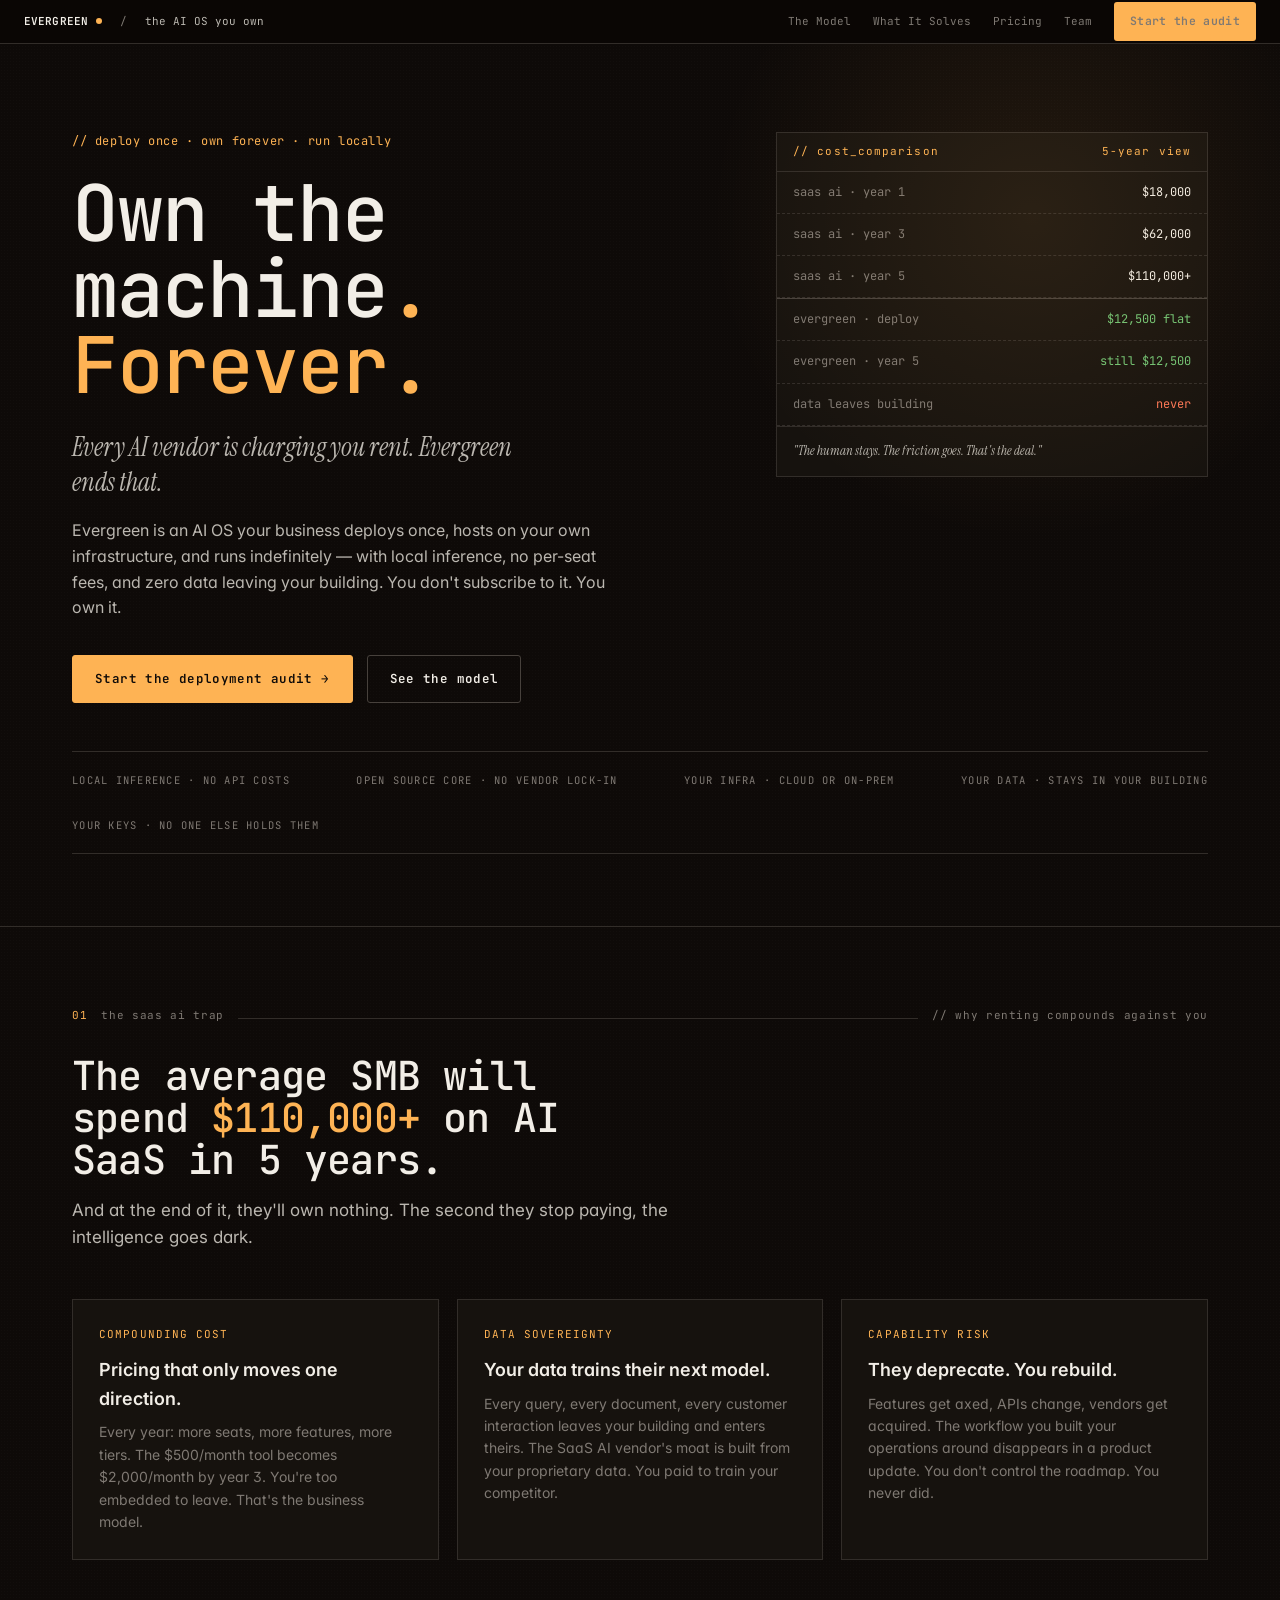
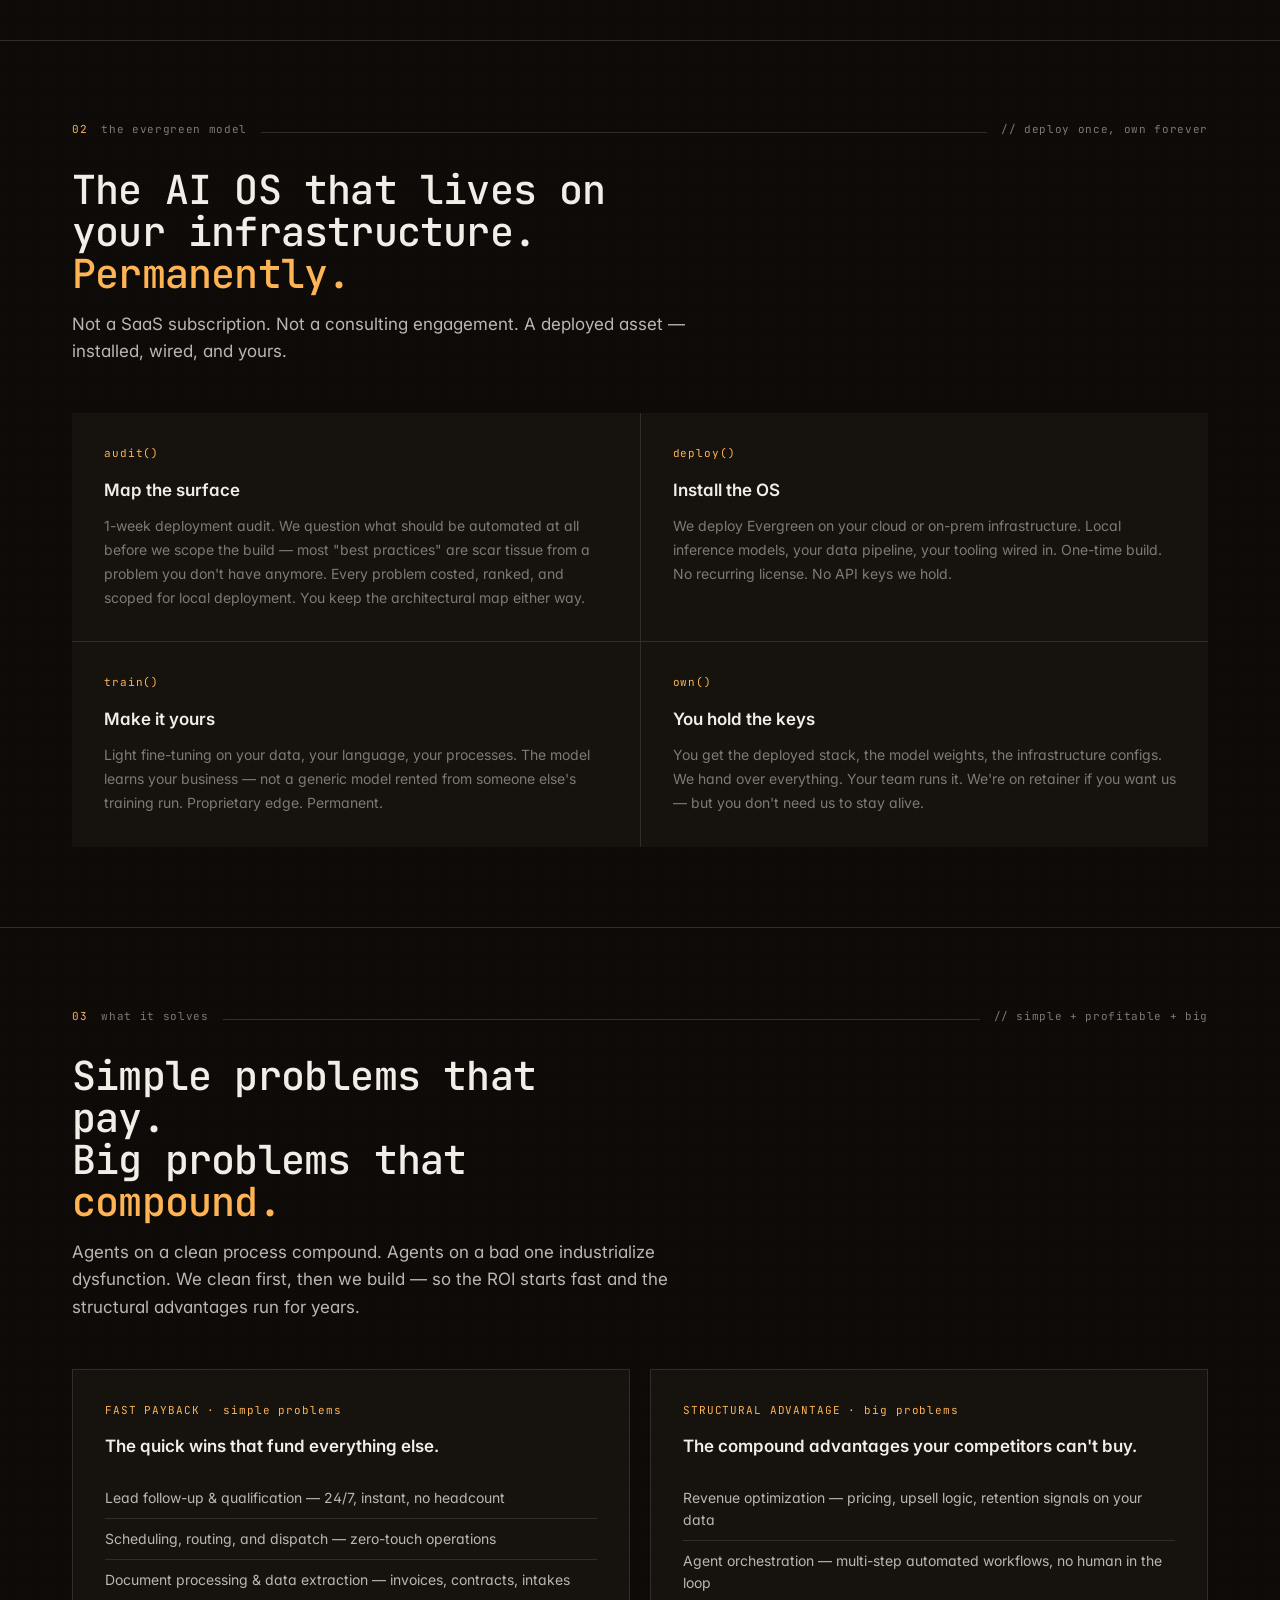
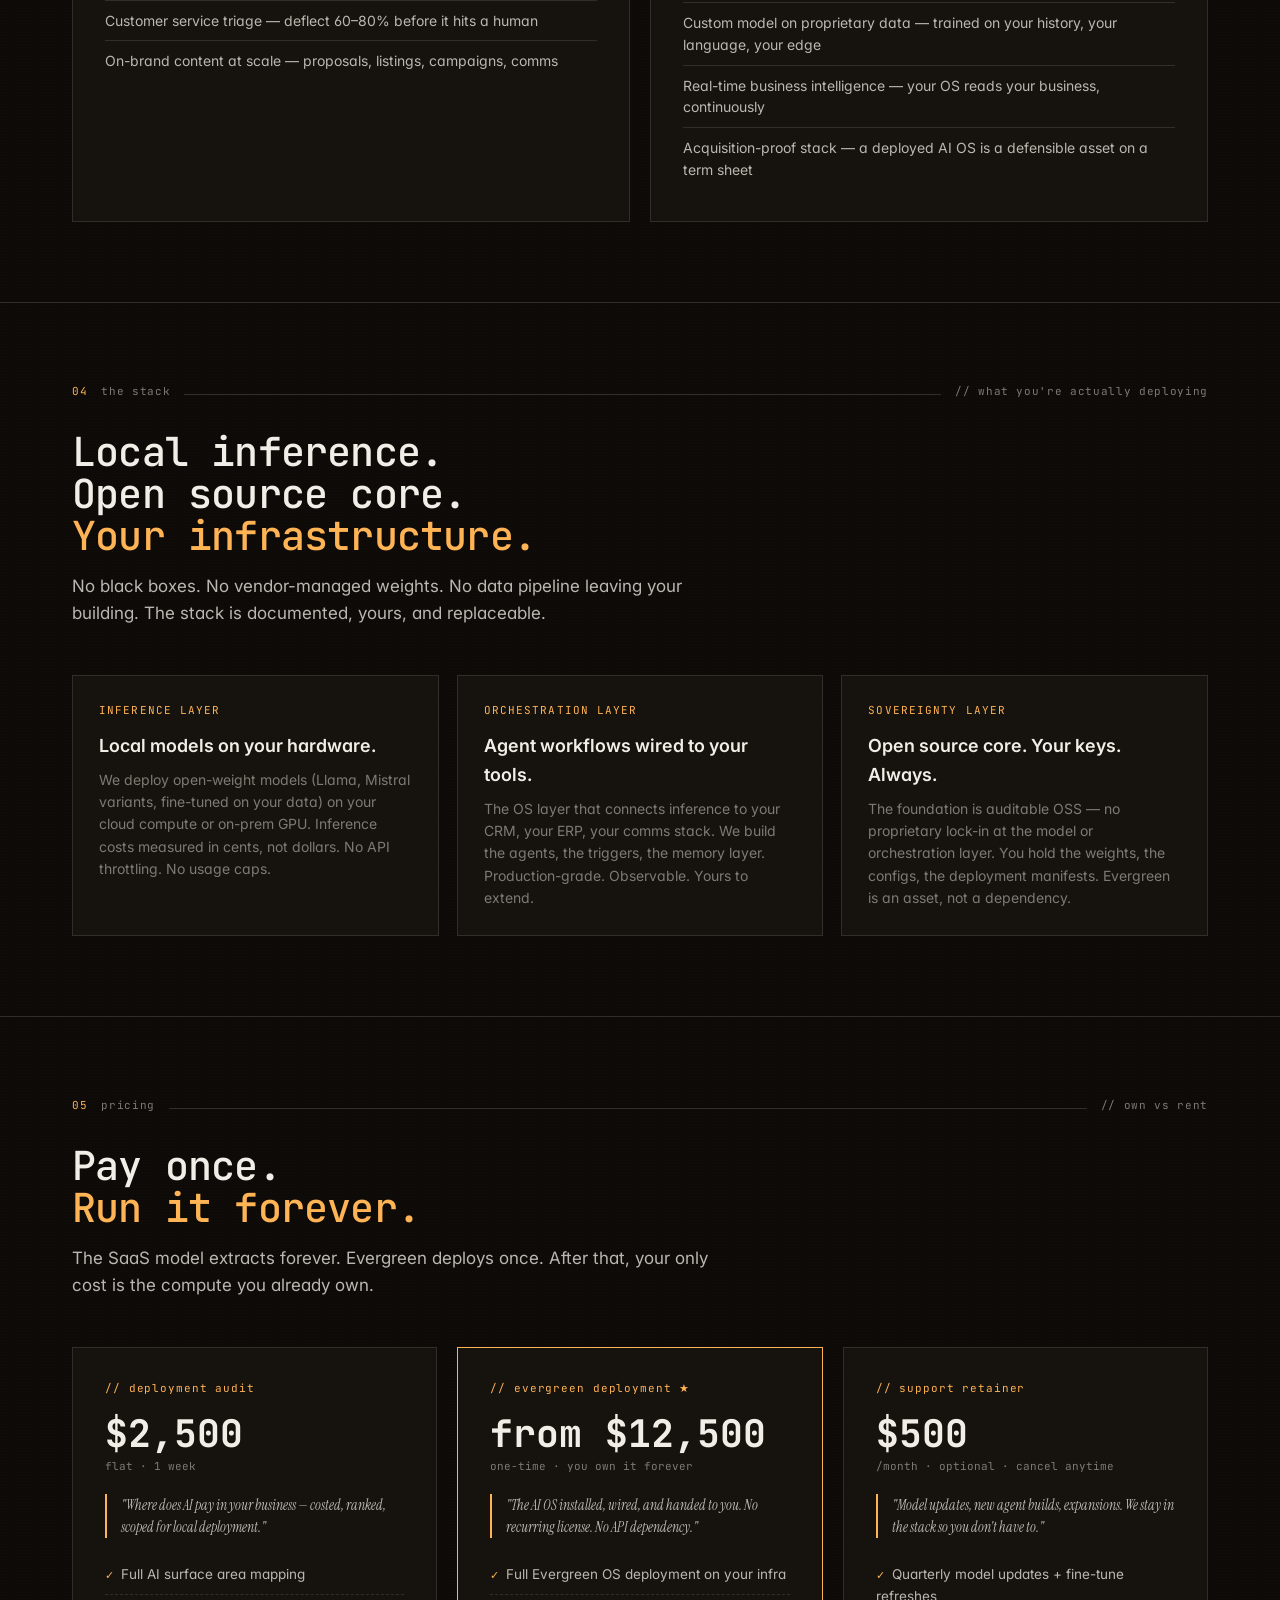
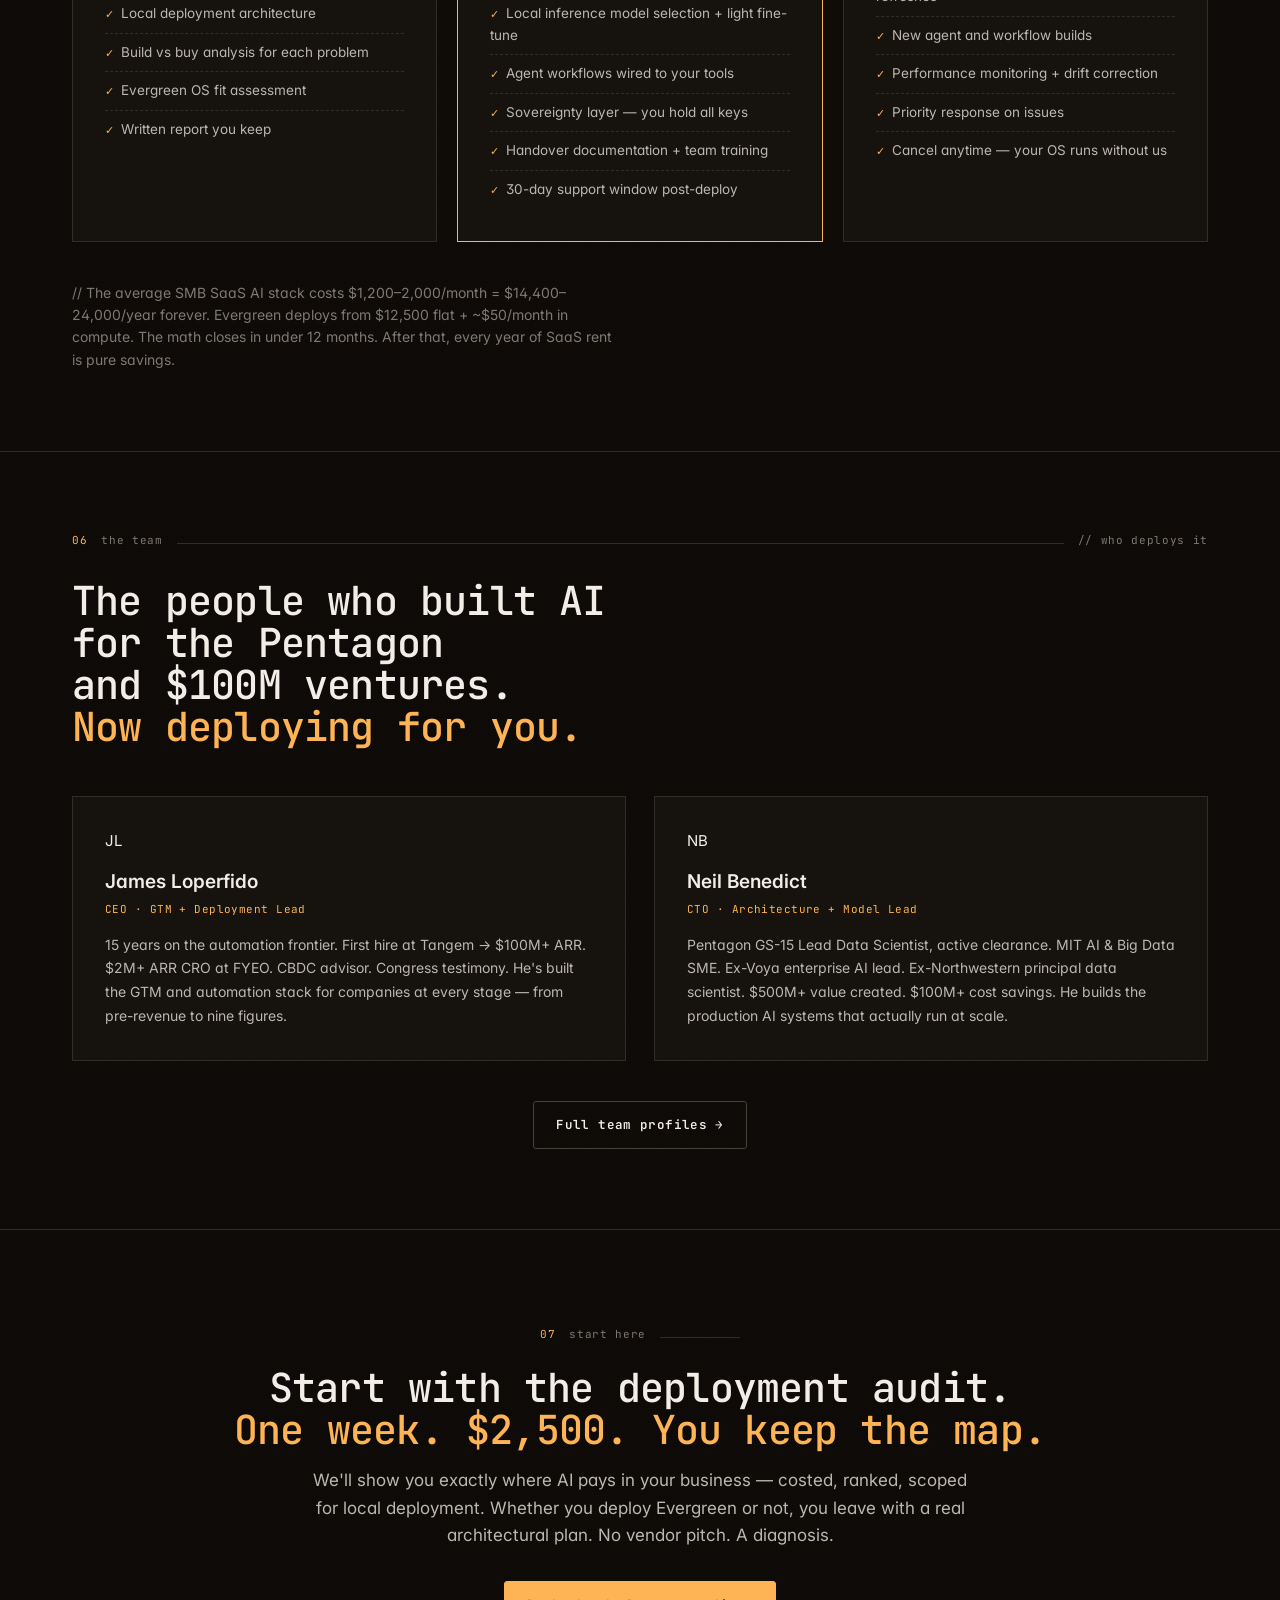
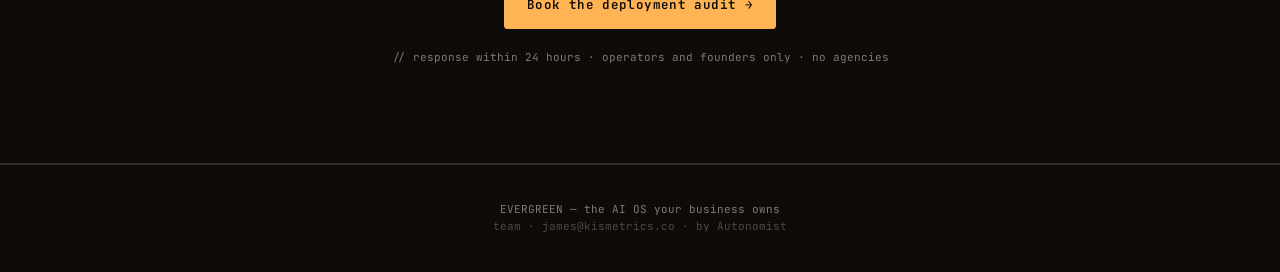
==== commit 6bf85f63: "Add missing CSS classes + v2.1 copy upgrades - Wire in 15 missing CSS classes: .loop/.step/.cmd, .uc" ====
--- a/index.html
+++ b/index.html
@@ -45,7 +45,7 @@
       <div class="row" style="border-top:1px solid var(--line-2)"><span class="k">evergreen · deploy</span><span class="v good">$12,500 flat</span></div>
       <div class="row"><span class="k">evergreen · year 5</span><span class="v good">still $12,500</span></div>
       <div class="row"><span class="k">data leaves building</span><span class="v" style="color:var(--accent-2)">never</span></div>
-      <div class="quote">"Your AI stack should be an asset, not a subscription." </div>
+      <div class="quote">"The human stays. The friction goes. That's the deal."</div>
     </div>
   </div>
   <div class="wrap">
@@ -95,7 +95,7 @@
       <div class="step">
         <div class="cmd">audit()</div>
         <h3>Map the surface</h3>
-        <p>1-week deployment audit. We identify where AI pays in your business — every problem costed, ranked, and scoped for local deployment. No fluff, no vendor pitch. A real architectural map.</p>
+        <p>1-week deployment audit. We question what should be automated at all before we scope the build — most "best practices" are scar tissue from a problem you don't have anymore. Every problem costed, ranked, and scoped for local deployment. You keep the architectural map either way.</p>
       </div>
       <div class="step">
         <div class="cmd">deploy()</div>
@@ -121,7 +121,7 @@
   <div class="wrap">
     <div class="slabel"><span class="idx">03</span> what it solves <span class="ln"></span> // simple + profitable + big</div>
     <h2>Simple problems that pay.<br>Big problems that <span class="a">compound.</span></h2>
-    <p class="sec-lede">The ROI starts fast — high-frequency simple problems pay back the deployment in months. The structural advantages build for years.</p>
+    <p class="sec-lede">Agents on a clean process compound. Agents on a bad one industrialize dysfunction. We clean first, then we build — so the ROI starts fast and the structural advantages run for years.</p>
     <div class="uc-grid" style="margin-top:48px">
       <div class="uc">
         <div class="tag">FAST PAYBACK · simple problems</div>
--- a/style.css
+++ b/style.css
@@ -188,6 +188,47 @@
 .card h3{font-size:18px;margin:12px 0 8px;font-weight:600}
 .card p{color:var(--fg-3);font-size:14px}
 
+/* LOOP STEPS (index.html model section) */
+.loop{display:grid;grid-template-columns:repeat(2,1fr);gap:1px;background:var(--line);margin-top:40px}
+@media(max-width:720px){.loop{grid-template-columns:1fr}}
+.step{background:var(--bg-2);padding:32px;transition:.15s}
+.step:hover{background:var(--bg-3)}
+.cmd{font-family:var(--mono);font-size:11px;color:var(--accent);letter-spacing:.08em;margin-bottom:14px}
+.step h3{font-size:17px;font-weight:600;margin:0 0 10px}
+.step p{color:var(--fg-3);font-size:14px;line-height:1.7}
+
+/* USE-CASE GRID (index.html problems section) */
+.uc-grid{display:grid;grid-template-columns:1fr 1fr;gap:20px}
+@media(max-width:720px){.uc-grid{grid-template-columns:1fr}}
+.uc{border:1px solid var(--line);background:var(--bg-2);padding:32px}
+.tag{font-family:var(--mono);font-size:11px;color:var(--accent);letter-spacing:.08em;margin-bottom:14px}
+.uc h3{font-size:17px;font-weight:600;margin-bottom:18px}
+.uc ul{list-style:none}
+.uc li{padding:9px 0;border-top:1px solid var(--line);color:var(--fg-2);font-size:14px;line-height:1.55}
+.uc li:first-child{border-top:none}
+
+/* TEAM CARDS (index.html team preview section) */
+.team{display:grid;grid-template-columns:repeat(2,1fr);gap:28px}
+@media(max-width:720px){.team{grid-template-columns:1fr}}
+.member{border:1px solid var(--line);background:var(--bg-2);padding:32px}
+.member h3{font-size:19px;font-weight:600;margin:14px 0 4px}
+.role{font-family:var(--mono);font-size:11px;color:var(--accent);letter-spacing:.04em;margin-bottom:14px}
+.member p{color:var(--fg-2);font-size:14px;line-height:1.7}
+
+/* PRICING (index.html pricing section) */
+.price3{display:grid;grid-template-columns:repeat(3,1fr);gap:20px}
+@media(max-width:860px){.price3{grid-template-columns:1fr}}
+.tier{border:1px solid var(--line);background:var(--bg-2);padding:32px}
+.tier.feat{border-color:var(--accent)}
+.nm{font-family:var(--mono);font-size:11px;color:var(--accent);letter-spacing:.08em;margin-bottom:16px}
+.pr{font-size:clamp(26px,3vw,38px);font-weight:700;font-family:var(--mono);color:var(--fg);line-height:1}
+.cad{font-family:var(--mono);font-size:11px;color:var(--fg-3);margin:6px 0 18px}
+.hook{font-family:var(--serif);font-style:italic;color:var(--fg-2);font-size:14px;line-height:1.6;margin-bottom:18px;border-left:2px solid var(--accent);padding-left:14px}
+.tier ul{list-style:none;margin-top:16px}
+.tier li{padding:8px 0;border-top:1px dashed var(--line);color:var(--fg-2);font-size:13.5px}
+.tier li:first-child{border-top:none}
+.tier li::before{content:"✓  ";color:var(--accent);font-family:var(--mono);font-size:11px}
+
 footer{padding:36px 0;font-family:var(--mono);font-size:11px;color:var(--fg-3);text-align:center;border-top:1px solid var(--line)}
 footer a{color:var(--fg-3)}.footer a:hover{color:var(--accent)}
 .qn{color:var(--fg-3);opacity:.55;font-size:11px;margin-top:6px}
